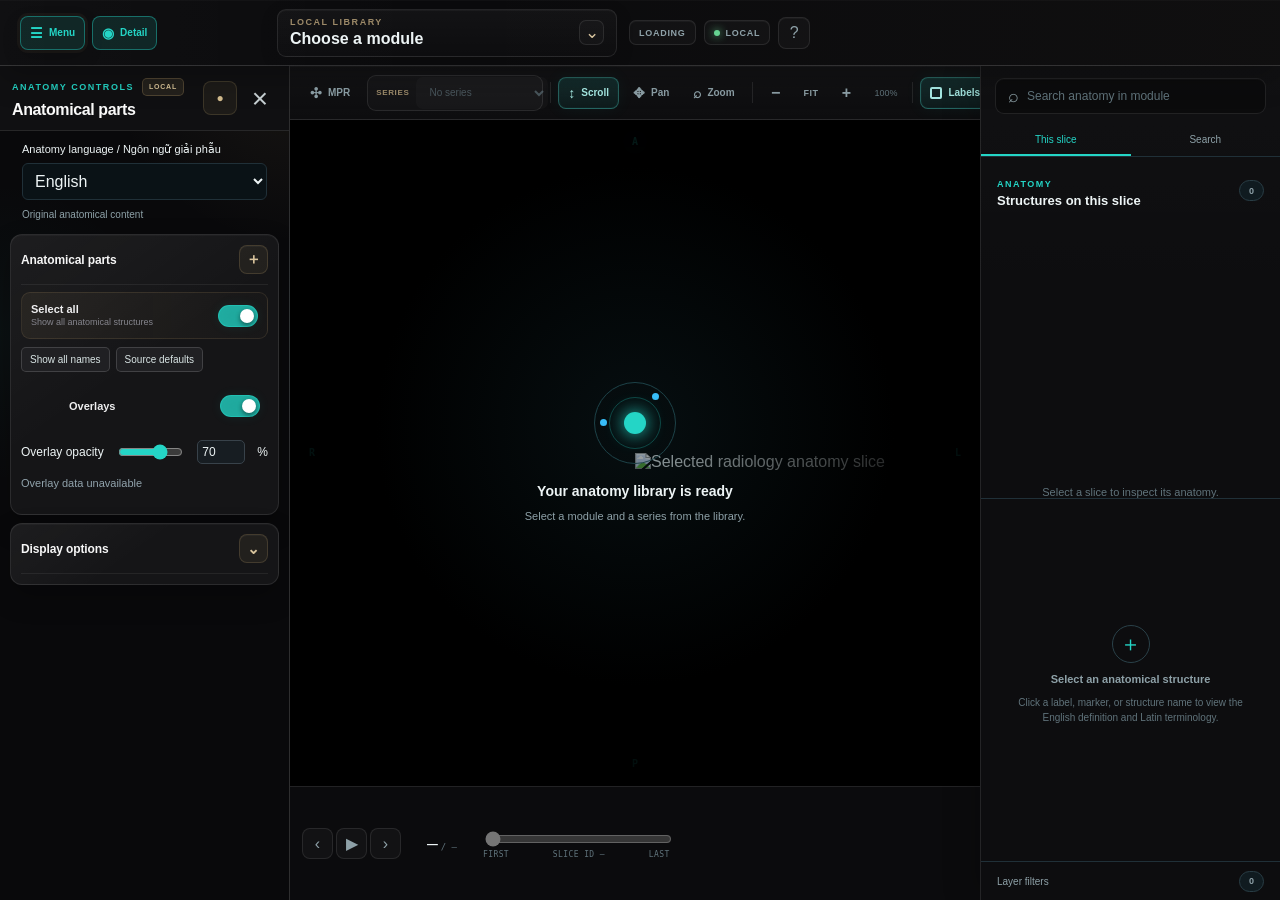
==== offline_anatomy_viewer/index.html @ ac51e6c9 "Initial Radiology Atlas website and viewer" ====
<!doctype html>
<html lang="en">
<head>
  <meta charset="utf-8">
  <meta name="viewport" content="width=device-width, initial-scale=1, viewport-fit=cover">
  <meta name="theme-color" content="#071012">
  <meta name="description" content="Multi-module radiology and anatomy atlas for offline study.">
  <title>Radiology Atlas · Offline anatomy viewer</title>
  <link rel="stylesheet" href="./styles.css">
</head>
<body>
  <div id="app" class="app-shell menu-open" aria-busy="true">
    <header class="topbar luxury-nav">
      <div class="left-topbar-controls" role="toolbar" aria-label="Left-side viewer panels">
        <button id="optionsMenuButton" class="tool-button menu-button" type="button" aria-expanded="true" aria-controls="optionsMenu"><span class="tool-icon">☰</span><span>Menu</span></button>
        <button id="detailDrawerButton" class="tool-button detail-toggle-button" type="button" aria-expanded="true" aria-controls="detailPanel" title="Show or hide Detail"><span class="tool-icon">◉</span><span>Detail</span></button>
      </div>
      <div class="module-catalogue-control">
        <button id="moduleCatalogueButton" class="study-heading" type="button" aria-haspopup="true" aria-expanded="false" aria-controls="moduleCataloguePopover">
          <span><span id="studyEyebrow" class="eyebrow">LOCAL LIBRARY</span><strong id="studyTitle">Choose a module</strong></span>
          <i aria-hidden="true">⌄</i>
        </button>
        <section id="moduleCataloguePopover" class="module-catalogue-popover" aria-label="Module catalogue" hidden>
          <div class="catalogue-popover-header"><div><span class="section-kicker">CATALOGUE</span><h2>Select module</h2></div><span id="moduleCount" class="count-badge">0</span></div>
          <label class="panel-search" for="moduleSearch"><span>⌕</span><input id="moduleSearch" type="search" placeholder="Filter modules"></label>
          <div class="library-filter-row" role="group" aria-label="Module availability">
            <button id="capturedFilter" class="chip active" type="button" aria-pressed="true">Available</button>
            <button id="allModulesFilter" class="chip" type="button" aria-pressed="false">All modules</button>
            <button id="refreshLibraryButton" class="refresh-button" type="button" title="Refresh module library">↻</button>
          </div>
          <div id="moduleTree" class="module-tree catalogue-module-tree" role="tree" aria-label="Modules by anatomical region"></div>
        </section>
      </div>
      <label class="global-search" for="globalSearch">
        <span aria-hidden="true">⌕</span>
        <input id="globalSearch" type="search" autocomplete="off" placeholder="Search anatomy in this module">
        <kbd>/</kbd>
      </label>
      <div class="topbar-status">
        <span id="dataBadge" class="status-pill">LOADING</span>
        <span class="status-pill status-local"><i></i>LOCAL</span>
        <button id="helpButton" class="icon-button" type="button" title="Keyboard shortcuts" aria-label="Open keyboard shortcuts">?</button>
      </div>
    </header>

    <div class="workspace">
  <aside id="optionsMenu" class="options-menu open" aria-label="Viewer options menu" aria-hidden="false">
    <header class="options-menu-header">
      <div class="options-title-block">
        <div class="options-title-line"><span class="section-kicker">ANATOMY CONTROLS</span><span class="luxury-ui-badge">LOCAL</span></div>
        <h2>Anatomical parts</h2>
      </div>
      <div class="options-header-actions">
        <button id="optionsMenuPinButton" class="pin-button" type="button" aria-pressed="false" title="Keep menu open" aria-label="Keep menu open">●</button>
        <button id="optionsMenuCloseButton" class="close-button" type="button" aria-label="Close menu">×</button>
      </div>
    </header>



    <div class="anatomy-language-control">
      <label for="anatomyLanguageSelect">Anatomy language / Ngôn ngữ giải phẫu</label>
      <select id="anatomyLanguageSelect" aria-describedby="anatomyLanguageStatus"><option value="en">English</option><option value="vi">Tiếng Việt</option></select>
      <small id="anatomyLanguageStatus" role="status">Original anatomical content</small>
    </div>
    <section class="options-section options-section-card anatomy-parts-section">
      <div class="options-section-heading"><span>Anatomical parts</span><span class="heading-symbol">＋</span></div>
      <label class="switch-row select-all-row"><span><b>Select all</b><small>Show all anatomical structures</small></span><input id="menuSelectAllFilters" type="checkbox" checked><i class="switch-control"></i></label>
      <p id="anatomyNameStatus" class="options-help anatomy-name-status" aria-live="polite"></p>
      <div class="filter-actions"><button id="showAllAnatomyButton" type="button">Show all names</button><button id="sourceFilterDefaultsButton" type="button">Source defaults</button></div>
      <p id="filterMetadataStatus" class="options-help" hidden></p>
      <label class="switch-row"><span><b>Overlays</b></span><input id="menuOverlaysToggle" type="checkbox" checked><i class="switch-control"></i></label>
      <div class="overlay-opacity-control"><label for="overlayOpacitySlider">Overlay opacity</label><input id="overlayOpacitySlider" type="range" min="0" max="100" value="70"><input id="overlayOpacityNumber" type="number" min="0" max="100" value="70" aria-label="Overlay opacity percent"><span>%</span></div>
      <p id="overlayCoverageStatus" class="overlay-coverage-status" role="status">Overlay data unavailable</p>
      <div id="menuFilterList" class="menu-filter-list" role="group" aria-label="Anatomical part visibility"></div>
    </section>
    <details id="displayOptionsDetails" class="options-section options-section-card">
      <summary class="options-section-heading"><span>Display options</span><span class="heading-symbol">⌄</span></summary>
      <div class="switch-list" role="group" aria-label="Show or hide viewer elements">
        <label class="switch-row"><span><i class="display-icon label-icon">A</i><b>Labels</b><small>Names in the selected anatomy language</small></span><input id="menuLabelsToggle" type="checkbox" checked><i class="switch-control"></i></label>
        <label class="switch-row"><span><i class="display-icon line-icon">╱</i><b>Leader lines</b><small>Connections to anatomical targets</small></span><input id="menuLeadersToggle" type="checkbox" checked><i class="switch-control"></i></label>
        <label class="switch-row"><span><i class="display-icon target-icon">•</i><b>Markers</b><small>Visible and verified hidden targets</small></span><input id="menuTargetsToggle" type="checkbox" checked><i class="switch-control"></i></label>
        <label class="switch-row"><span><i class="display-icon">R/L</i><b>Orientation markers</b><small>Anterior, posterior, right and left</small></span><input id="menuOrientationToggle" type="checkbox" checked><i class="switch-control"></i></label>
        <label class="switch-row"><span><i class="display-icon">▦</i><b>Slice filmstrip</b><small>Adjacent image thumbnails</small></span><input id="menuFilmstripToggle" type="checkbox" checked><i class="switch-control"></i></label>
        <label class="switch-row"><span><i class="display-icon">ⓘ</i><b>Detail</b><small>Structure list and definitions</small></span><input id="menuDetailsToggle" type="checkbox" checked><i class="switch-control"></i></label>
        <label class="switch-row"><span><i class="display-icon">◐</i><b>Image controls</b><small>Brightness and contrast sliders</small></span><input id="menuAdjustmentsToggle" type="checkbox" checked><i class="switch-control"></i></label>
      </div>
    </details>
  </aside>
      <aside id="mprPanel" class="mpr-panel panel" aria-label="Multiplanar reference views">
        <div id="mprContent" class="mpr-content" hidden>
          <header>
            <div><span class="section-kicker">REFERENCE</span><h2>Multiplanar views</h2></div>
            <div class="mpr-header-actions">
              <button id="mprFitWidthButton" class="mpr-header-button" type="button" aria-pressed="false" title="Fit complete reference images to panel width">FIT WIDTH</button>
              <button id="mprCloseButton" class="close-button" type="button" aria-label="Close MPR panel">×</button>
            </div>
          </header>
          <p>Cross-reference position follows the active slice.</p>
          <div id="mprViews" class="mpr-views"></div>
        </div>
        <div id="mprResizeHandle" class="mpr-resize-handle" role="separator" tabindex="0" aria-label="Resize MPR panel" aria-orientation="vertical" aria-valuemin="240" aria-valuemax="620" aria-valuenow="320" hidden></div>
      </aside>

      <main class="viewer-column">
        <nav class="viewer-toolbar luxury-toolbar" aria-label="Viewer tools">
          <button id="mprToggleButton" class="tool-button mpr-toolbar-button" type="button" aria-expanded="false" aria-controls="mprContent" title="Show or hide multiplanar reference views"><span class="tool-icon">✣</span><span>MPR</span></button>
          <label class="toolbar-series" for="toolbarWeightingSelect"><span>Series</span><select id="toolbarWeightingSelect" class="weighting-select" aria-label="Select series or weighting" disabled><option>No series</option></select></label>
          <span class="toolbar-divider"></span>
          <div class="tool-group mode-group" role="group" aria-label="Interaction mode">
            <button id="scrollModeButton" class="tool-button mode-button active" type="button" aria-pressed="true" title="Hold left mouse and drag down/up for next/previous slices, or use the wheel"><span class="tool-icon">↕</span><span>Scroll</span></button>
            <button id="panModeButton" class="tool-button mode-button" type="button" aria-pressed="false" title="Hold left mouse and drag to move the image"><span class="tool-icon">✥</span><span>Pan</span></button>
            <button id="zoomModeButton" class="tool-button mode-button" type="button" aria-pressed="false" title="Hold left mouse and drag up to zoom in, down to zoom out, or use the wheel"><span class="tool-icon">⌕</span><span>Zoom</span></button>
          </div>
          <span class="toolbar-divider"></span>
          <div class="tool-group" role="group" aria-label="Zoom controls">
            <button id="zoomOutButton" class="tool-button square" type="button" aria-label="Zoom out">−</button>
            <button id="fitButton" class="tool-button compact" type="button" title="Fit image to viewport">FIT</button>
            <button id="zoomInButton" class="tool-button square" type="button" aria-label="Zoom in">+</button>
            <span id="zoomValue" class="zoom-value">100%</span>
          </div>
          <span class="toolbar-divider"></span>
          <div class="tool-group" role="group" aria-label="Anatomy overlay">
            <button id="labelsButton" class="tool-button toggle active" type="button" aria-pressed="true"><span class="layer-dot"></span>Labels</button>
            <button id="targetsButton" class="tool-button toggle active" type="button" aria-pressed="true"><span class="target-dot"></span>Targets</button>
          </div>
          <span class="toolbar-divider"></span>
          <div class="tool-group image-adjustments" aria-label="Image adjustment">
            <label title="Brightness">☀ <input id="brightnessSlider" type="range" min="50" max="160" value="100"></label>
            <label title="Contrast">◐ <input id="contrastSlider" type="range" min="50" max="180" value="100"></label>
            <button id="resetImageButton" class="tool-button compact" type="button">RESET</button>
          </div>
          <div class="toolbar-spacer"></div>
          <span id="sliceMeta" class="slice-meta">NO SERIES</span>
          <button id="fullscreenButton" class="tool-button square" type="button" title="Fullscreen" aria-label="Toggle fullscreen">⛶</button>
        </nav>

        <section id="anatomyViewport" class="viewport" aria-label="Anatomy image viewer" tabindex="0">
          <div class="viewport-grid" aria-hidden="true"></div>
          <div id="sceneAnchor" class="scene-anchor">
            <div id="scene" class="scene">
              <img id="anatomyImage" alt="Selected radiology anatomy slice" draggable="false">
              <svg id="annotationLayer" class="annotation-layer" viewBox="0 0 1890 1091" role="img" aria-label="Interactive anatomical labels"></svg>
            </div>
          </div>
          <div class="orientation-marker orientation-top">A</div>
          <div class="orientation-marker orientation-bottom">P</div>
          <div class="orientation-marker orientation-left">R</div>
          <div class="orientation-marker orientation-right">L</div>
          <div id="anatomyTooltip" class="anatomy-tooltip" role="tooltip" hidden></div>
          <div id="emptyState" class="empty-state">
            <span class="empty-orbit" aria-hidden="true"><i></i><i></i></span>
            <strong>Your anatomy library is ready</strong>
            <p>Select a module and a series from the library.</p>
          </div>
          <div id="loadingState" class="loading-state" hidden><span class="loader"></span><strong>Loading slice data…</strong></div>
          <div id="errorState" class="error-state" hidden><strong>Slice unavailable</strong><p id="errorMessage"></p></div>
          <div id="captureStatus" class="capture-status" hidden></div>
        </section>

        <section class="timeline" aria-label="Slice navigation">
          <div class="transport-controls">
            <button id="previousSliceButton" type="button" aria-label="Previous slice">‹</button>
            <button id="cineButton" class="cine-button" type="button" aria-label="Play slices" aria-pressed="false">▶</button>
            <button id="nextSliceButton" type="button" aria-label="Next slice">›</button>
          </div>
          <div class="slice-readout"><strong id="sliceNumber">—</strong><small id="sliceTotal">/ —</small></div>
          <div class="slider-wrap">
            <input id="sliceSlider" type="range" min="1" max="1" value="1" aria-label="Current slice" disabled>
            <div class="slider-labels"><span>FIRST</span><span id="sliceIdLabel">SLICE ID —</span><span>LAST</span></div>
          </div>
          <div id="filmstrip" class="filmstrip" aria-label="Nearby slices"></div>
        </section>
      </main>

      <aside id="detailPanel" class="detail-panel panel" aria-label="Detail: anatomical structures and definitions">
        <section class="detail-search-section">
          <label class="panel-search detail-search" for="structureSearch"><span>⌕</span><input id="structureSearch" type="search" placeholder="Search anatomy in module"></label>
          <div class="detail-tabs" role="tablist">
            <button id="sliceStructuresTab" class="detail-tab active" type="button" role="tab" aria-selected="true">This slice</button>
            <button id="searchStructuresTab" class="detail-tab" type="button" role="tab" aria-selected="false">Search</button>
          </div>
        </section>

        <section class="structure-list-section">
          <div class="section-heading"><div><span class="section-kicker">ANATOMY</span><h2 id="structureListTitle">Structures on this slice</h2></div><span id="structureCount" class="count-badge">0</span></div>
          <div id="structureList" class="structure-list" role="list"></div>
          <p id="structureEmpty" class="structure-empty">Select a slice to inspect its anatomy.</p>
        </section>

        <section id="definitionPanel" class="definition-panel" aria-live="polite">
          <div class="definition-placeholder"><span>＋</span><strong>Select an anatomical structure</strong><p>Click a label, marker, or structure name to view the English definition and Latin terminology.</p></div>
        </section>

        <section class="filter-section">
          <details>
            <summary><span>Layer filters</span><span id="filterCount" class="count-badge">0</span></summary>
            <div id="filterList" class="filter-list"></div>
          </details>
        </section>
      </aside>
    </div>
  </div>



  <dialog id="shortcutDialog" class="shortcut-dialog">
    <form method="dialog">
      <header><div><span class="section-kicker">KEYBOARD</span><h2>Viewer shortcuts</h2></div><button class="icon-button" value="close" aria-label="Close">×</button></header>
      <div class="shortcut-grid">
        <span>Previous / next slice</span><kbd>←</kbd><kbd>→</kbd>
        <span>Scroll slices</span><kbd>Wheel</kbd><i></i>
        <span>Zoom mode</span><kbd>Z</kbd><i></i>
        <span>Pan mode</span><kbd>P</kbd><i></i>
        <span>Fit to viewport</span><kbd>0</kbd><i></i>
        <span>Toggle labels</span><kbd>L</kbd><i></i>
        <span>Play / pause cine</span><kbd>Space</kbd><i></i>
        <span>Search</span><kbd>/</kbd><i></i>
        <span>Options menu</span><kbd>M</kbd><i></i>
        <span>Fullscreen</span><kbd>F</kbd><i></i>
      </div>
      <p>The mouse wheel scrolls slices by default. Select the dedicated Zoom tool before using the wheel to zoom.</p>
    </form>
  </dialog>

  <noscript>This offline anatomy viewer requires JavaScript.</noscript>
  <script src="./anatomy_language.js" defer></script>
  <script src="./resource_cache.js" defer></script>
  <script src="./app.js" defer></script>
</body>
</html>
---- offline_anatomy_viewer/styles.css ----
:root {
  color-scheme: dark;
  --bg: #05090b;
  --surface: #091014;
  --surface-2: #0d171c;
  --surface-3: #122027;
  --line: #203038;
  --line-soft: #17262d;
  --text: #edf4f5;
  --muted: #8ea1a8;
  --dim: #60737b;
  --accent: #24d5c6;
  --accent-2: #38bdf8;
  --accent-soft: rgba(36, 213, 198, .12);
  --success: #65d391;
  --warning: #f3b95f;
  --danger: #ff7272;
  --topbar-h: 66px;
  --toolbar-h: 54px;
  --timeline-h: 114px;
  --left-w: 296px;
  --right-w: 340px;
  --mpr-w: 52px;
  --mpr-open-w: 320px;
  --shadow: 0 18px 48px rgba(0, 0, 0, .35);
  font-family: Inter, "Segoe UI", Roboto, Helvetica, Arial, sans-serif;
}

* { box-sizing: border-box; }
html, body { width: 100%; height: 100%; margin: 0; overflow: hidden; background: var(--bg); color: var(--text); }
button, input { font: inherit; }
button { color: inherit; }
[hidden] { display: none !important; }
::-webkit-scrollbar { width: 8px; height: 8px; }
::-webkit-scrollbar-track { background: transparent; }
::-webkit-scrollbar-thumb { background: #263b43; border-radius: 10px; }

.app-shell { width: 100vw; height: 100vh; min-width: 880px; background: var(--bg); }
.topbar {
  height: var(--topbar-h); display: grid; grid-template-columns: 296px minmax(230px, 360px) minmax(260px, 1fr) auto;
  align-items: center; gap: 20px; padding: 0 16px 0 20px; border-bottom: 1px solid var(--line);
  background: linear-gradient(180deg, #0b1418 0%, #081014 100%); position: relative; z-index: 20;
}
.brand { display: flex; align-items: center; gap: 12px; min-width: 0; }
.brand > span:last-child { display: flex; flex-direction: column; min-width: 0; }
.brand strong { font-size: 15px; letter-spacing: .02em; white-space: nowrap; }
.brand small { color: var(--muted); font-size: 8px; margin-top: 3px; letter-spacing: .18em; white-space: nowrap; }
.brand-mark { position: relative; width: 29px; height: 31px; flex: 0 0 auto; }
.brand-mark i { position: absolute; display: block; width: 19px; height: 24px; border-radius: 3px; transform: skewY(-7deg); box-shadow: 0 4px 12px rgba(0,0,0,.25); }
.brand-mark i:nth-child(1) { left: 0; top: 6px; background: #168fbc; }
.brand-mark i:nth-child(2) { left: 5px; top: 3px; background: #28cbbb; }
.brand-mark i:nth-child(3) { left: 10px; top: 0; background: #dbe9eb; }
.module-catalogue-control { position: relative; min-width: 0; align-self: stretch; display: flex; align-items: center; }
.study-heading { width: 100%; min-width: 0; height: 50px; display: flex; align-items: center; justify-content: space-between; gap: 12px; padding: 7px 11px; border: 1px solid transparent; border-radius: 6px; color: var(--text); background: transparent; text-align: left; cursor: pointer; }
.study-heading:hover, .study-heading[aria-expanded="true"] { border-color: #30464e; background: #0d191e; }
.study-heading > span { min-width: 0; display: flex; flex-direction: column; }
.study-heading > i { color: var(--muted); font-size: 17px; font-style: normal; transition: transform .16s; }
.study-heading[aria-expanded="true"] > i { transform: rotate(180deg); }
.eyebrow, .section-kicker { color: var(--accent); font-size: 9px; font-weight: 800; letter-spacing: .17em; }
.study-heading strong { margin-top: 3px; font-size: 16px; font-weight: 650; overflow: hidden; text-overflow: ellipsis; white-space: nowrap; }
.module-catalogue-popover { position: absolute; z-index: 95; left: 0; top: calc(100% - 1px); width: min(380px, calc(100vw - 30px)); max-height: min(720px, calc(100vh - var(--topbar-h) - 14px)); display: flex; flex-direction: column; overflow: hidden; border: 1px solid #38505a; border-radius: 0 0 9px 9px; background: #0b1418; box-shadow: var(--shadow); }
.catalogue-popover-header { display: flex; align-items: center; justify-content: space-between; padding: 15px 15px 11px; }
.catalogue-popover-header h2 { margin: 2px 0 0; font-size: 15px; }
.catalogue-module-tree { flex: 1; min-height: 170px; max-height: 570px; }
.global-search, .panel-search { display: flex; align-items: center; min-width: 0; border: 1px solid var(--line); background: #070d10; border-radius: 6px; transition: border-color .18s, box-shadow .18s; }
.global-search:focus-within, .panel-search:focus-within { border-color: rgba(36, 213, 198, .65); box-shadow: 0 0 0 3px rgba(36,213,198,.09); }
.global-search > span, .panel-search > span { color: var(--muted); padding-left: 12px; font-size: 18px; }
.global-search input, .panel-search input { width: 100%; height: 36px; min-width: 0; border: 0; outline: 0; padding: 0 8px; color: var(--text); background: transparent; }
.global-search input::placeholder, .panel-search input::placeholder { color: var(--dim); }
kbd { display: inline-flex; align-items: center; justify-content: center; min-width: 22px; height: 21px; padding: 0 5px; margin-right: 7px; border: 1px solid #34474f; border-bottom-color: #4a6069; border-radius: 4px; color: var(--muted); background: #101a1f; font: 10px/1 ui-monospace, monospace; }
.topbar-status { display: flex; align-items: center; gap: 8px; white-space: nowrap; }
.status-pill { height: 25px; display: inline-flex; align-items: center; gap: 6px; padding: 0 9px; border: 1px solid var(--line); border-radius: 20px; color: var(--muted); font-size: 9px; font-weight: 800; letter-spacing: .08em; }
.status-pill.status-ok { border-color: rgba(101,211,145,.32); color: var(--success); background: rgba(101,211,145,.07); }
.status-local i { width: 6px; height: 6px; border-radius: 50%; background: var(--success); box-shadow: 0 0 8px var(--success); }
.icon-button { width: 32px; height: 32px; border: 1px solid var(--line); border-radius: 6px; color: var(--muted); background: #0e181d; cursor: pointer; }
.icon-button:hover { color: var(--text); border-color: #3c535d; }
.mobile-only { display: none; }

.workspace { height: calc(100vh - var(--topbar-h)); display: grid; grid-template-columns: var(--mpr-w) minmax(420px, 1fr) var(--right-w); min-height: 0; transition: grid-template-columns .2s ease; }
.app-shell.mpr-open { --mpr-w: var(--mpr-open-w); }
.app-shell.mpr-resizing .workspace { transition: none; cursor: col-resize; user-select: none; }
.panel { background: var(--surface); }
.library-panel, .detail-panel { position: relative; z-index: 10; min-height: 0; border-color: var(--line); }
.library-panel { border-right: 1px solid var(--line); display: flex; flex-direction: column; }
.detail-panel { border-left: 1px solid var(--line); display: flex; flex-direction: column; overflow: hidden; }
.panel-tabs { height: 43px; display: grid; grid-template-columns: 1fr 1fr; border-bottom: 1px solid var(--line); }
.panel-tab { border: 0; border-bottom: 2px solid transparent; background: transparent; color: var(--muted); font-size: 11px; font-weight: 700; letter-spacing: .05em; cursor: pointer; }
.panel-tab:hover { color: var(--text); }
.panel-tab.active { color: var(--accent); border-bottom-color: var(--accent); background: var(--accent-soft); }
.library-pane { min-height: 0; flex: 1; display: flex; flex-direction: column; }
.pane-header, .section-heading { display: flex; align-items: center; justify-content: space-between; gap: 12px; padding: 16px 16px 12px; }
.pane-header h2, .section-heading h2 { margin: 2px 0 0; font-size: 13px; }
.count-badge { min-width: 25px; height: 21px; padding: 0 6px; display: inline-flex; align-items: center; justify-content: center; border: 1px solid #293d45; border-radius: 11px; color: var(--muted); background: #101b20; font-size: 9px; font-weight: 800; }
.panel-search { margin: 0 14px 10px; }
.panel-search input { height: 34px; font-size: 12px; }
.library-filter-row { display: flex; align-items: center; gap: 6px; padding: 0 14px 12px; }
.chip { height: 27px; padding: 0 10px; border: 1px solid var(--line); border-radius: 14px; color: var(--muted); background: transparent; font-size: 10px; cursor: pointer; }
.chip.active { color: var(--accent); border-color: rgba(36,213,198,.4); background: var(--accent-soft); }
.refresh-button { margin-left: auto; width: 27px; height: 27px; border: 1px solid var(--line); border-radius: 50%; color: var(--muted); background: transparent; cursor: pointer; font-size: 17px; line-height: 1; }
.refresh-button:hover { transform: rotate(90deg); color: var(--accent); }
.module-tree, .series-tree { flex: 1; min-height: 0; overflow: auto; padding: 0 9px 14px; }
.region-group { margin-bottom: 5px; }
.region-heading { width: 100%; height: 31px; display: flex; align-items: center; gap: 8px; border: 0; padding: 0 7px; color: var(--muted); background: transparent; cursor: pointer; text-align: left; }
.region-heading:hover { color: var(--text); }
.region-heading .chevron { font-size: 9px; transition: transform .15s; }
.region-heading[aria-expanded="true"] .chevron { transform: rotate(90deg); }
.region-heading strong { font-size: 9px; letter-spacing: .1em; }
.region-heading small { margin-left: auto; font-size: 9px; }
.region-items { display: grid; gap: 3px; }
.module-button { width: 100%; min-height: 62px; display: grid; grid-template-columns: 48px minmax(0,1fr) auto; align-items: center; gap: 10px; border: 1px solid transparent; border-radius: 6px; padding: 6px 8px; color: var(--muted); background: transparent; cursor: pointer; text-align: left; }
.module-button:hover { color: var(--text); background: #0e191e; }
.module-button.active { color: var(--text); border-color: rgba(36,213,198,.34); background: linear-gradient(90deg, rgba(36,213,198,.13), rgba(36,213,198,.035)); }
.module-button.disabled { opacity: .45; cursor: default; }
.module-icon { width: 48px; height: 48px; overflow: hidden; border: 1px solid #284047; border-radius: 8px; display: grid; place-items: center; color: var(--accent-2); background: #090e11; font-weight: 800; font-size: 10px; }
.module-icon-fallback, .module-thumbnail { grid-area: 1 / 1; }
.module-thumbnail { display: block; width: 100%; height: 100%; object-fit: contain; background: #090e11; }
.module-button.active .module-icon { border-color: rgba(36,213,198,.45); }
.module-copy { min-width: 0; display: flex; flex-direction: column; gap: 3px; }
.module-copy strong { font-size: 11px; overflow: hidden; text-overflow: ellipsis; white-space: nowrap; }
.module-copy small { color: var(--dim); font-size: 9px; }
.module-state { width: 7px; height: 7px; border-radius: 50%; background: #34464d; }
.module-state.ready { background: var(--success); box-shadow: 0 0 7px rgba(101,211,145,.55); }
.pane-hint { margin: 0 14px 10px; color: var(--dim); font-size: 11px; line-height: 1.45; }
.series-select-card { margin: 2px 14px; padding: 14px; border: 1px solid var(--line); border-radius: 8px; background: linear-gradient(145deg, #0d181d, #091216); }
.series-select-card > label { display: block; margin-bottom: 7px; color: var(--muted); font-size: 10px; font-weight: 700; letter-spacing: .04em; }
.series-selection-summary { margin-top: 11px; padding-top: 10px; border-top: 1px solid var(--line-soft); color: var(--dim); font: 9px/1.5 ui-monospace, monospace; }
.weighting-select { width: 100%; height: 40px; padding: 0 36px 0 11px; border: 1px solid #405058; border-radius: 5px; outline: 0; color: var(--text); background: #151f24; font-size: 12px; cursor: pointer; accent-color: var(--accent); }
.weighting-select:focus { border-color: var(--accent); box-shadow: 0 0 0 3px rgba(36,213,198,.10); }
.weighting-select:disabled { color: var(--dim); cursor: default; opacity: .7; }
.weighting-select option, .weighting-select optgroup { color: var(--text); background: #142026; }
.series-folder { margin-bottom: 8px; border: 1px solid var(--line-soft); border-radius: 7px; overflow: hidden; }
.series-heading { min-height: 42px; display: flex; align-items: center; gap: 9px; width: 100%; padding: 0 10px; border: 0; color: var(--text); background: #0d171c; text-align: left; cursor: pointer; }
.series-heading .series-plane { width: 24px; height: 24px; display: grid; place-items: center; border: 1px solid #2b444d; border-radius: 4px; color: var(--accent-2); font-size: 8px; }
.series-heading strong { font-size: 11px; }
.series-heading small { margin-left: auto; color: var(--dim); font-size: 9px; }
.variant-list { padding: 4px; }
.variant-button { width: 100%; height: 36px; display: flex; align-items: center; gap: 8px; padding: 0 8px; border: 1px solid transparent; border-radius: 4px; color: var(--muted); background: transparent; cursor: pointer; text-align: left; }
.variant-button:hover { background: #101c21; color: var(--text); }
.variant-button.active { color: var(--accent); border-color: rgba(36,213,198,.28); background: var(--accent-soft); }
.variant-button span:first-child { width: 5px; height: 5px; border-radius: 50%; background: currentColor; }
.variant-button strong { font-size: 10px; font-weight: 650; }
.variant-button small { margin-left: auto; font-size: 9px; }
.panel-footer { flex: 0 0 54px; display: flex; align-items: center; gap: 10px; padding: 0 15px; border-top: 1px solid var(--line); color: var(--muted); }
.offline-dot { width: 8px; height: 8px; border-radius: 50%; background: var(--success); box-shadow: 0 0 8px rgba(101,211,145,.6); }
.panel-footer div { display: flex; flex-direction: column; gap: 2px; }
.panel-footer strong { color: var(--text); font-size: 10px; }
.panel-footer small { font-size: 9px; }

.mpr-panel { position: relative; z-index: 11; min-width: 0; overflow: visible; border-right: 1px solid var(--line); background: #050a0c; }
.mpr-toggle-button { position: absolute; z-index: 3; left: 0; top: 0; width: 51px; height: 100%; display: flex; flex-direction: column; align-items: center; padding: 15px 4px; border: 0; border-right: 1px solid var(--line); color: var(--muted); background: #091216; cursor: pointer; }
.mpr-toggle-button:hover, .mpr-toggle-button[aria-expanded="true"] { color: var(--accent); background: #0e1b20; }
.mpr-glyph { width: 31px; height: 31px; display: grid; place-items: center; margin-bottom: 9px; border: 1px solid #2c4a53; border-radius: 6px; color: var(--accent-2); font-size: 17px; }
.mpr-toggle-button strong { font-size: 10px; letter-spacing: .08em; }
.mpr-toggle-button small { margin-top: 3px; font-size: 7px; text-transform: uppercase; }
.mpr-content { height: 100%; margin-left: 52px; overflow-y: auto; padding: 0 10px 14px; }
.mpr-content > header { position: sticky; z-index: 2; top: 0; min-height: 61px; display: flex; align-items: center; justify-content: space-between; background: rgba(5,10,12,.95); }
.mpr-content h2 { margin: 3px 0 0; font-size: 13px; }
.mpr-content > p { margin: 0 0 12px; color: var(--dim); font-size: 9px; line-height: 1.45; }
.mpr-header-actions { display: flex; align-items: center; gap: 5px; }
.mpr-header-button { height: 27px; padding: 0 7px; border: 1px solid #2a4049; border-radius: 4px; color: var(--muted); background: #0a1519; font-size: 8px; font-weight: 800; letter-spacing: .05em; cursor: pointer; }
.mpr-header-button:hover, .mpr-header-button[aria-pressed="true"] { color: var(--accent); border-color: rgba(36,213,198,.48); background: var(--accent-soft); }
.mpr-resize-handle { position: absolute; z-index: 20; right: -4px; top: 0; bottom: 0; width: 9px; cursor: col-resize; touch-action: none; outline: 0; }
.mpr-resize-handle::before { content: ""; position: absolute; left: 3px; top: 50%; width: 3px; height: 54px; border-radius: 4px; background: #3a535c; transform: translateY(-50%); opacity: .58; transition: opacity .15s, background .15s; }
.mpr-resize-handle:hover::before, .mpr-resize-handle:focus-visible::before, .app-shell.mpr-resizing .mpr-resize-handle::before { background: var(--accent-2); opacity: 1; }
.mpr-views { display: grid; gap: 13px; }
.mpr-empty { padding: 22px 6px; color: var(--dim); font-size: 10px; line-height: 1.5; text-align: center; }
.mpr-card { width: 100%; padding: 0; overflow: hidden; border: 1px solid #263940; border-radius: 6px; color: var(--text); background: #000; cursor: pointer; text-align: left; }
.mpr-card:hover { border-color: var(--accent); box-shadow: 0 0 0 1px rgba(36,213,198,.28); }
.mpr-card-header { height: 31px; display: flex; align-items: center; justify-content: space-between; padding: 0 8px; color: var(--accent-2); background: #0c171b; }
.mpr-card-header strong { font-size: 10px; letter-spacing: .06em; text-transform: uppercase; }
.mpr-card-header small { color: var(--dim); font: 8px/1 ui-monospace, monospace; }
.mpr-frame { position: relative; display: block; width: 100%; aspect-ratio: 173 / 215; overflow: hidden; background: #000; }
.mpr-frame img { display: block; width: 100%; height: 100%; object-fit: cover; transform: scale(2); }
.mpr-panel.fit-width .mpr-frame img { object-fit: contain; transform: none; }
.mpr-cross-reference { position: absolute; z-index: 2; inset: 0; width: 100%; height: 100%; overflow: visible; pointer-events: none; }
.mpr-cross-reference polyline { fill: none; stroke: #19aaff; stroke-width: 2.2; vector-effect: non-scaling-stroke; filter: drop-shadow(0 0 2px #052fff); }

.viewer-column { min-width: 0; min-height: 0; display: grid; grid-template-rows: var(--toolbar-h) minmax(0,1fr) var(--timeline-h); background: #020405; }
.viewer-toolbar { position: relative; display: flex; align-items: center; gap: 8px; padding: 0 10px; border-bottom: 1px solid var(--line); background: #0a1216; overflow-x: auto; overflow-y: hidden; }
.app-shell.slice-fetching .viewer-toolbar::after {
  content: ""; position: absolute; z-index: 4; left: 0; right: 0; bottom: 0; height: 2px;
  background: linear-gradient(90deg, transparent 0%, var(--accent) 45%, transparent 80%);
  transform: translateX(-100%); animation: slice-fetch-progress .72s linear infinite; pointer-events: none;
}
@keyframes slice-fetch-progress { to { transform: translateX(100%); } }
.tool-group { display: flex; align-items: center; gap: 4px; flex: 0 0 auto; }
.tool-button { height: 32px; display: inline-flex; align-items: center; justify-content: center; gap: 6px; border: 1px solid transparent; border-radius: 5px; padding: 0 9px; color: var(--muted); background: transparent; font-size: 10px; font-weight: 700; cursor: pointer; }
.tool-button:hover { color: var(--text); border-color: #293e46; background: #101b20; }
.tool-button.active { color: var(--accent); border-color: rgba(36,213,198,.35); background: var(--accent-soft); }
.tool-button.square { width: 32px; padding: 0; font-size: 16px; }
.tool-button.compact { padding: 0 7px; font-size: 9px; letter-spacing: .05em; }
.menu-button { border-color: #2c4149; background: #101a1f; }
.menu-button[aria-expanded="true"] { color: var(--accent); border-color: rgba(36,213,198,.42); background: var(--accent-soft); }
.toolbar-series { height: 36px; min-width: 176px; max-width: 248px; display: flex; align-items: center; gap: 7px; flex: 0 1 248px; }
.toolbar-series > span { color: var(--dim); font-size: 8px; font-weight: 800; letter-spacing: .08em; text-transform: uppercase; }
.toolbar-series .weighting-select { height: 32px; min-width: 132px; padding: 0 25px 0 8px; border-color: #30454d; background: #101b20; font-size: 10px; }
.tool-icon { font-size: 14px; }
.toolbar-divider { width: 1px; height: 23px; background: var(--line); flex: 0 0 auto; }
.toolbar-spacer { flex: 1 1 auto; }
.zoom-value { min-width: 39px; color: var(--dim); font-size: 9px; text-align: center; }
.layer-dot { width: 12px; height: 12px; border: 2px double currentColor; border-radius: 2px; }
.target-dot { width: 10px; height: 10px; border: 2px solid currentColor; border-radius: 50%; }
.image-adjustments label { display: flex; align-items: center; gap: 4px; color: var(--dim); font-size: 11px; }
.image-adjustments input { width: 54px; accent-color: var(--accent); }
.slice-meta { color: var(--muted); font: 9px/1.2 ui-monospace, monospace; white-space: nowrap; }

.viewport { position: relative; min-width: 0; min-height: 0; overflow: hidden; outline: 0; background: #000; touch-action: none; user-select: none; }
.viewport[data-mode="scroll"] { cursor: ns-resize; }
.viewport[data-mode="pan"] { cursor: grab; }
.viewport[data-mode="pan"].dragging { cursor: grabbing; }
.viewport[data-mode="zoom"] { cursor: zoom-in; }
.viewport[data-mode="zoom"].dragging { cursor: ns-resize; }
.viewport-grid { position: absolute; inset: 0; opacity: .18; background-image: linear-gradient(rgba(90,120,130,.07) 1px, transparent 1px), linear-gradient(90deg, rgba(90,120,130,.07) 1px, transparent 1px); background-size: 38px 38px; }
.scene-anchor { position: absolute; left: 50%; top: 50%; width: 0; height: 0; }
.scene { position: absolute; left: 0; top: 0; width: 1890px; height: 1091px; transform-origin: center center; will-change: transform; }
.scene img { display: block; width: 100%; height: 100%; object-fit: contain; user-select: none; -webkit-user-drag: none; }
.annotation-layer { position: absolute; inset: 0; width: 100%; height: 100%; overflow: visible; }
.annotation-line { fill: none; stroke-linecap: round; stroke-linejoin: round; vector-effect: non-scaling-stroke; opacity: .88; pointer-events: none; }
.annotation-line.is-selected { stroke-width: 3 !important; filter: drop-shadow(0 0 4px currentColor); opacity: 1; }
.annotation-label { font: 600 20px/1.25 "Segoe UI", sans-serif; paint-order: stroke; stroke: rgba(0,0,0,.88); stroke-width: 3px; stroke-linejoin: round; cursor: pointer; outline: 0; }
.annotation-label:hover, .annotation-label.is-selected { font-weight: 800; filter: drop-shadow(0 0 4px currentColor); }
.annotation-hit, .hover-hit { fill: transparent; stroke: transparent; cursor: pointer; }
.annotation-target { fill: #091014; stroke: currentColor; stroke-width: 2; vector-effect: non-scaling-stroke; pointer-events: all; cursor: pointer; }
.annotation-target:hover, .annotation-target.is-selected, .hover-dot:hover, .hover-dot.is-selected { r: 7; fill: currentColor; filter: drop-shadow(0 0 5px currentColor); }
.hover-dot { fill: #071014; stroke: currentColor; stroke-width: 2; vector-effect: non-scaling-stroke; pointer-events: all; cursor: pointer; }
.annotation-line, .annotation-label, .annotation-target, .hover-dot { transition: opacity .12s ease, filter .12s ease, stroke-width .12s ease; }
.annotation-line.is-filter-highlighted { stroke-width: 3.2 !important; opacity: 1; filter: drop-shadow(0 0 4px currentColor); }
.annotation-label.is-filter-highlighted { font-weight: 850; stroke-width: 4.5px; opacity: 1; filter: drop-shadow(0 0 6px currentColor); }
.annotation-target.is-filter-highlighted, .hover-dot.is-filter-highlighted { r: 7; fill: currentColor; opacity: 1; filter: drop-shadow(0 0 6px currentColor); }
.annotation-line.is-filter-muted, .annotation-label.is-filter-muted, .annotation-target.is-filter-muted, .hover-dot.is-filter-muted { opacity: .1; filter: grayscale(.75); }
.annotation-label.is-selected { opacity: 1; stroke-width: 4px; }
.annotation-target.is-selected, .hover-dot.is-selected { opacity: 1; }
.annotation-line.is-selection-muted, .annotation-label.is-selection-muted, .annotation-target.is-selection-muted, .hover-dot.is-selection-muted { opacity: .16; filter: none; }
.labels-hidden .annotation-line, .labels-hidden .annotation-label { display: none; }
.leaders-hidden .annotation-line { display: none; }
.targets-hidden .annotation-target, .targets-hidden .annotation-hit, .targets-hidden .hover-dot, .targets-hidden .hover-hit { display: none; }
.orientation-marker { position: absolute; z-index: 4; width: 24px; height: 24px; display: grid; place-items: center; border-radius: 50%; color: rgba(36,213,198,.82); background: rgba(5,12,15,.62); font: 700 10px/1 ui-monospace, monospace; pointer-events: none; }
.orientation-top { left: 50%; top: 10px; transform: translateX(-50%); }
.orientation-bottom { left: 50%; bottom: 10px; transform: translateX(-50%); }
.orientation-left { left: 10px; top: 50%; transform: translateY(-50%); }
.orientation-right { right: 10px; top: 50%; transform: translateY(-50%); }
.anatomy-tooltip { position: fixed; z-index: 100; max-width: 340px; padding: 8px 11px; border: 1px solid #39535d; border-radius: 5px; color: var(--text); background: rgba(7,15,18,.95); box-shadow: var(--shadow); font-size: 11px; pointer-events: none; }
.anatomy-tooltip strong { display: block; }
.anatomy-tooltip small { display: block; margin-top: 2px; color: var(--muted); font-style: italic; }
.empty-state, .loading-state, .error-state { position: absolute; z-index: 5; inset: 0; display: flex; flex-direction: column; align-items: center; justify-content: center; gap: 9px; text-align: center; background: radial-gradient(circle at 50% 46%, rgba(17,38,44,.38), rgba(0,0,0,.84) 52%, #000 82%); }
.empty-state strong, .loading-state strong, .error-state strong { font-size: 14px; }
.empty-state p, .error-state p { max-width: 340px; margin: 0; color: var(--muted); font-size: 11px; line-height: 1.5; }
.empty-orbit { width: 82px; height: 82px; position: relative; display: block; margin-bottom: 10px; border: 1px solid #1d4248; border-radius: 50%; }
.empty-orbit::before, .empty-orbit::after { content: ""; position: absolute; border-radius: 50%; border: 1px solid rgba(36,213,198,.28); }
.empty-orbit::before { inset: 14px; }
.empty-orbit::after { inset: 29px; background: var(--accent); box-shadow: 0 0 18px var(--accent); }
.empty-orbit i { position: absolute; width: 7px; height: 7px; border-radius: 50%; background: var(--accent-2); }
.empty-orbit i:first-child { left: 5px; top: 36px; }
.empty-orbit i:last-child { right: 16px; top: 10px; }
.loader { width: 30px; height: 30px; border: 2px solid #234047; border-top-color: var(--accent); border-radius: 50%; animation: spin .8s linear infinite; }
@keyframes spin { to { transform: rotate(360deg); } }
.error-state strong { color: var(--danger); }
.capture-status { position: absolute; z-index: 5; left: 10px; bottom: 10px; padding: 5px 8px; border: 1px solid rgba(243,185,95,.35); border-radius: 4px; color: var(--warning); background: rgba(20,15,8,.82); font: 9px/1.3 ui-monospace, monospace; }

.timeline { display: grid; grid-template-columns: auto 58px minmax(140px,1fr) minmax(250px, 43%); align-items: center; gap: 12px; padding: 8px 12px; border-top: 1px solid var(--line); background: #081014; }
.transport-controls { display: flex; gap: 3px; }
.transport-controls button { width: 31px; height: 31px; border: 1px solid var(--line); border-radius: 4px; color: var(--muted); background: #0e191d; cursor: pointer; }
.transport-controls button:hover:not(:disabled) { color: var(--accent); border-color: #35515a; }
.transport-controls button:disabled { opacity: .3; cursor: default; }
.cine-button[aria-pressed="true"] { color: var(--accent); background: var(--accent-soft); }
.slice-readout { display: flex; align-items: baseline; justify-content: center; gap: 3px; }
.slice-readout strong { font: 18px/1 ui-monospace, monospace; }
.slice-readout small { color: var(--dim); font: 9px/1 ui-monospace, monospace; }
.slider-wrap { min-width: 0; }
.slider-wrap input { width: 100%; accent-color: var(--accent); }
.slider-labels { display: flex; justify-content: space-between; color: var(--dim); font: 8px/1 ui-monospace, monospace; letter-spacing: .05em; }
.filmstrip { min-width: 0; height: 78px; display: flex; align-items: center; justify-content: center; gap: 4px; overflow: hidden; }
.filmstrip-button { position: relative; width: 58px; height: 58px; flex: 0 0 auto; padding: 0; border: 1px solid #25383f; border-radius: 3px; overflow: hidden; background: #000; cursor: pointer; }
.filmstrip-button img { display: block; width: 100%; height: 100%; object-fit: cover; opacity: .68; }
.filmstrip-button small { position: absolute; right: 2px; bottom: 2px; padding: 1px 3px; border-radius: 2px; color: white; background: rgba(0,0,0,.7); font-size: 7px; }
.filmstrip-button:hover, .filmstrip-button.active { border-color: var(--accent); box-shadow: 0 0 0 1px var(--accent); }
.filmstrip-button.active img { opacity: 1; }

.detail-search-section { padding: 12px 0 0; border-bottom: 1px solid var(--line); }
.detail-search { margin-bottom: 10px; }
.detail-tabs { height: 32px; display: grid; grid-template-columns: 1fr 1fr; }
.detail-tab { border: 0; border-bottom: 2px solid transparent; color: var(--muted); background: transparent; font-size: 10px; cursor: pointer; }
.detail-tab.active { color: var(--accent); border-bottom-color: var(--accent); }
.structure-list-section { flex: 0 1 41%; min-height: 150px; display: flex; flex-direction: column; border-bottom: 1px solid var(--line); }
.structure-list { flex: 1; min-height: 0; overflow: auto; padding: 0 8px 10px; }
.structure-row { width: 100%; min-height: 44px; display: grid; grid-template-columns: 12px minmax(0,1fr) auto; align-items: center; gap: 8px; padding: 5px 8px; border: 1px solid transparent; border-radius: 5px; color: var(--muted); background: transparent; text-align: left; cursor: pointer; }
.structure-row:hover { color: var(--text); background: #0e191e; }
.structure-row.active { color: var(--text); border-color: rgba(36,213,198,.32); background: var(--accent-soft); }
.structure-colour { width: 7px; height: 7px; border-radius: 50%; background: currentColor; box-shadow: 0 0 6px currentColor; }
.structure-name { min-width: 0; display: flex; flex-direction: column; gap: 2px; }
.structure-name strong { overflow: hidden; text-overflow: ellipsis; white-space: nowrap; font-size: 11px; }
.structure-name small { overflow: hidden; text-overflow: ellipsis; white-space: nowrap; color: var(--dim); font-size: 9px; font-style: italic; }
.structure-kind { color: var(--dim); font-size: 8px; text-transform: uppercase; }
.structure-empty { margin: auto 20px; color: var(--dim); font-size: 11px; text-align: center; }
.definition-panel { position: relative; flex: 1 1 auto; min-height: 180px; overflow: auto; padding: 16px; }
.detail-panel.definition-only > .detail-search-section,
.detail-panel.definition-only > .structure-list-section,
.detail-panel.definition-only > .filter-section { display: none; }
.detail-panel.definition-only > .definition-panel { flex: 1 1 0; min-height: 0; }
.definition-close-button { position: sticky; z-index: 3; top: 0; float: right; width: 30px; height: 30px; display: grid; place-items: center; margin: -5px -4px 5px 10px; border: 1px solid #31464f; border-radius: 50%; color: var(--muted); background: rgba(10,20,24,.94); font-size: 18px; line-height: 1; cursor: pointer; }
.definition-close-button:hover, .definition-close-button:focus-visible { color: var(--text); border-color: var(--accent); background: #122229; outline: none; }
.definition-placeholder { height: 100%; display: flex; flex-direction: column; align-items: center; justify-content: center; text-align: center; color: var(--dim); }
.definition-placeholder > span { width: 38px; height: 38px; display: grid; place-items: center; margin-bottom: 10px; border: 1px solid #2a4149; border-radius: 50%; color: var(--accent); font-size: 21px; }
.definition-placeholder strong { color: var(--muted); font-size: 11px; }
.definition-placeholder p { max-width: 230px; font-size: 10px; line-height: 1.5; }
.definition-category { margin-bottom: 7px; font-size: 9px; font-weight: 800; letter-spacing: .13em; text-transform: uppercase; }
.definition-panel h3 { margin: 0; font-size: 18px; line-height: 1.2; }
.definition-latin { margin: 5px 0 13px; color: var(--accent); font-family: Georgia, serif; font-size: 12px; font-style: italic; }
.definition-copy { color: #bdc9cd; font-size: 11px; line-height: 1.6; }
.definition-copy p { margin: 0 0 9px; }
.definition-copy ul, .definition-copy ol { padding-left: 18px; }
.definition-sources { margin-top: 12px; padding-top: 10px; border-top: 1px solid var(--line-soft); }
.definition-sources summary { color: var(--muted); font-size: 10px; cursor: pointer; }
.definition-meta { display: grid; grid-template-columns: 1fr 1fr; gap: 6px; margin-top: 14px; }
.definition-meta div { padding: 7px; border: 1px solid var(--line-soft); border-radius: 5px; background: #0b1519; }
.definition-meta small, .definition-meta span { display: block; }
.definition-meta small { color: var(--dim); font-size: 8px; text-transform: uppercase; }
.definition-meta span { margin-top: 3px; color: var(--muted); font: 9px/1.3 ui-monospace, monospace; overflow-wrap: anywhere; }
.filter-section { flex: 0 0 auto; border-top: 1px solid var(--line); }
.filter-section summary { min-height: 38px; display: flex; align-items: center; justify-content: space-between; padding: 0 16px; color: var(--muted); font-size: 10px; cursor: pointer; list-style: none; }
.filter-list { max-height: 180px; overflow: auto; padding: 0 8px 8px; }
.filter-button { width: 100%; min-height: 31px; display: grid; grid-template-columns: 14px minmax(0,1fr); align-items: center; gap: 7px; border: 0; border-radius: 4px; color: var(--muted); background: transparent; font-size: 9px; text-align: left; cursor: pointer; }
.filter-button:hover { background: #0e191e; }
.filter-group-button { grid-template-columns: 14px minmax(0,1fr) auto; }
.filter-group-button small { color: var(--dim); font: 8px/1 ui-monospace, monospace; }
.filter-group-button[data-state="mixed"] .filter-check { border-color: var(--warning); background: linear-gradient(90deg, var(--warning) 50%, transparent 50%); }
.filter-check { width: 12px; height: 12px; border: 1px solid #3d555e; border-radius: 3px; }
.filter-button[aria-pressed="true"] .filter-check { border-color: var(--accent); background: var(--accent); box-shadow: inset 0 0 0 2px #0a1216; }

.menu-scrim { position: fixed; z-index: 69; inset: var(--topbar-h) 0 0; background: rgba(0,0,0,.44); backdrop-filter: blur(1px); }
.options-menu { position: fixed; z-index: 70; right: 0; top: var(--topbar-h); bottom: 0; width: min(370px, calc(100vw - 28px)); overflow-y: auto; border-left: 1px solid #405159; color: var(--text); background: #171d20; box-shadow: -18px 0 48px rgba(0,0,0,.46); transform: translateX(102%); transition: transform .2s ease; }
.options-menu.open { transform: translateX(0); }
.options-menu.pinned { box-shadow: 12px 0 28px rgba(0,0,0,.32); }
.options-menu-header { position: sticky; z-index: 2; top: 0; min-height: 65px; display: flex; align-items: center; justify-content: space-between; padding: 0 14px 0 16px; border-bottom: 1px solid #3a454a; background: rgba(28,34,37,.97); backdrop-filter: blur(8px); }
.options-menu-header h2 { margin: 2px 0 0; font-size: 18px; }
.options-header-actions { display: flex; align-items: center; gap: 7px; }
.pin-button, .close-button { width: 38px; height: 38px; display: grid; place-items: center; border: 0; border-radius: 50%; color: #c8d1d4; background: transparent; cursor: pointer; }
.pin-button { color: #e9f2f4; background: #25495b; font-size: 12px; }
.pin-button[aria-pressed="true"] { color: #071012; background: var(--accent); box-shadow: 0 0 13px rgba(36,213,198,.38); }
.close-button { font-size: 28px; font-weight: 200; }
.pin-button:hover, .close-button:hover { filter: brightness(1.22); }
.options-section { padding: 16px 14px; border-bottom: 1px solid #394348; }
.options-section-heading { min-height: 26px; display: flex; align-items: center; justify-content: space-between; margin-bottom: 11px; color: #f3f7f8; font-size: 12px; font-weight: 750; }
.heading-symbol { min-width: 29px; height: 29px; display: grid; place-items: center; border-radius: 5px; color: #d6dfe2; background: #384045; font-size: 18px; }
.weighting-section { padding-top: 15px; }
.weighting-field { display: block; }
.options-help { margin: 8px 2px 0; color: #87959a; font-size: 10px; line-height: 1.45; }
.switch-list { display: grid; gap: 1px; }
.switch-row { min-height: 49px; display: flex; align-items: center; justify-content: space-between; gap: 10px; cursor: pointer; user-select: none; }
.switch-row > span { min-width: 0; display: grid; grid-template-columns: 31px minmax(0,1fr); grid-template-rows: auto auto; align-items: center; column-gap: 9px; }
.switch-row b { grid-column: 2; color: #f4f7f8; font-size: 12px; font-weight: 550; }
.switch-row small { grid-column: 2; margin-top: 2px; color: #849399; font-size: 9px; line-height: 1.25; }
.display-icon { grid-row: 1 / 3; width: 27px; height: 27px; display: grid; place-items: center; border: 1px solid #3a4a51; border-radius: 5px; color: #8edbd4; background: #212b30; font-size: 9px; font-style: normal; }
.label-icon { color: #f6d7a7; font: 700 12px/1 Georgia, serif; }
.line-icon { color: #5bc7fa; font-size: 18px; }
.target-icon { color: #ff7474; font-size: 22px; }
.switch-row > input { position: absolute; inline-size: 1px; block-size: 1px; opacity: 0; pointer-events: none; }
.switch-control { position: relative; width: 45px; height: 25px; flex: 0 0 auto; border-radius: 14px; background: #626d72; box-shadow: inset 0 0 0 1px rgba(255,255,255,.08); transition: background .16s; }
.switch-control::after { content: ""; position: absolute; left: 3px; top: 3px; width: 19px; height: 19px; border-radius: 50%; background: white; box-shadow: 0 1px 4px rgba(0,0,0,.45); transition: transform .16s; }
.switch-row > input:checked + .switch-control { background: #1399dc; }
.switch-row > input:checked + .switch-control::after { transform: translateX(20px); }
.switch-row > input:focus-visible + .switch-control { outline: 2px solid var(--accent); outline-offset: 2px; }
.select-all-row { min-height: 43px; margin-bottom: 5px; }
.select-all-row > span { grid-template-columns: 1fr; }
.select-all-row b, .select-all-row small { grid-column: 1; }
.menu-filter-list { display: grid; overflow: hidden; border: 1px solid #303b40; border-radius: 6px; background: #151b1e; }
.menu-filter-group + .menu-filter-group { border-top: 1px solid #303b40; }
.menu-filter-group-header { min-height: 44px; display: flex; align-items: center; gap: 7px; padding: 0 8px 0 4px; }
.menu-filter-group-expand { min-width: 0; flex: 1; height: 43px; display: flex; align-items: center; gap: 7px; border: 0; color: #eef4f5; background: transparent; text-align: left; cursor: pointer; }
.menu-filter-group-expand > .filter-chevron { width: 17px; color: #8ca0a7; font-size: 19px; font-style: normal; text-align: center; transition: transform .15s; }
.menu-filter-group-expand[aria-expanded="true"] > .filter-chevron { transform: rotate(90deg); color: var(--accent); }
.menu-filter-group-expand > span { min-width: 0; display: flex; flex-direction: column; }
.menu-filter-group-expand b { overflow: hidden; font-size: 11px; font-weight: 600; text-overflow: ellipsis; white-space: nowrap; }
.menu-filter-group-expand small { margin-top: 2px; color: #7d8c92; font-size: 8px; }
.compact-switch { position: relative; flex: 0 0 auto; cursor: pointer; }
.compact-switch > input { position: absolute; width: 1px; height: 1px; opacity: 0; pointer-events: none; }
.compact-switch .switch-control { display: block; width: 36px; height: 20px; }
.compact-switch .switch-control::after { width: 14px; height: 14px; }
.compact-switch > input:checked + .switch-control { background: #1399dc; }
.compact-switch > input:checked + .switch-control::after { transform: translateX(16px); }
.compact-switch > input:indeterminate + .switch-control { background: #7b672d; }
.compact-switch > input:indeterminate + .switch-control::after { transform: translateX(8px); }
.compact-switch > input:focus-visible + .switch-control { outline: 2px solid var(--accent); outline-offset: 2px; }
.menu-filter-children { padding: 2px 8px 5px 22px; border-top: 1px solid #283237; background: #111719; }
.menu-filter-row { min-height: 37px; }
.menu-filter-row > span { grid-template-columns: 25px minmax(0,1fr); column-gap: 7px; }
.menu-filter-row .switch-control { width: 36px; height: 20px; }
.menu-filter-row .switch-control::after { width: 14px; height: 14px; }
.menu-filter-row > input:checked + .switch-control::after { transform: translateX(16px); }
.menu-filter-icon { grid-row: 1 / 3; width: 29px; height: 29px; display: grid; place-items: center; border-radius: 5px; color: #e7d6a6; background: linear-gradient(145deg, #384038, #242d2b); font-size: 8px; font-style: normal; font-weight: 800; }
.menu-filter-row .menu-filter-icon { width: 23px; height: 23px; font-size: 7px; }
.menu-filter-row b { font-size: 10px; font-weight: 500; }
.menu-filter-row small { font-size: 8px; }
.menu-filter-icon { overflow: hidden; }
.menu-filter-icon img { display: block; width: 100%; height: 100%; object-fit: cover; }
.menu-filter-root-icon { width: 25px; height: 25px; flex: 0 0 25px; }
.menu-filter-root-row .filter-chevron { width: 0; }
.menu-filter-row { padding-left: calc(5px + (var(--filter-depth, 0) * 13px)); }
.menu-filter-row > span { flex: 1 1 auto; }
.filter-highlight-button { position: relative; width: 31px; height: 23px; flex: 0 0 31px; padding: 0; border: 0; border-radius: 12px; color: #bfc4c6; background: transparent; opacity: 0; cursor: pointer; transition: opacity .12s ease, background .12s ease, transform .12s ease; }
.filter-highlight-button i { position: absolute; top: 5px; width: 12px; height: 12px; border: 2px solid var(--filter-ring, currentColor); border-radius: 50%; background: #171d20; box-shadow: 0 0 0 1px rgba(0,0,0,.55); }
.filter-highlight-button i:first-child { left: 5px; }
.filter-highlight-button i:last-child { left: 14px; }
.menu-filter-row:hover > .filter-highlight-button, .menu-filter-group-header:hover > .filter-highlight-button,
.filter-highlight-button:focus-visible, .filter-highlight-button.is-highlighting, .filter-highlight-button.is-pinned { opacity: 1; }
.filter-highlight-button:hover, .filter-highlight-button.is-highlighting { background: rgba(255,255,255,.08); transform: scale(1.06); }
.filter-highlight-button.is-pinned { background: rgba(201,170,114,.18); box-shadow: inset 0 0 0 1px rgba(201,170,114,.45); }
.menu-filter-row.is-previewing, .menu-filter-group-expand.is-previewing { background: rgba(36,213,198,.055); }
.structure-row.is-filter-muted { opacity: .22; }
.structure-row.is-filter-highlighted { color: var(--text); border-color: rgba(201,170,114,.28); background: rgba(201,170,114,.07); }

.app-shell.hide-orientation .orientation-marker { display: none; }
.app-shell.hide-adjustments .image-adjustments { display: none; }
.app-shell.hide-details .workspace { grid-template-columns: var(--mpr-w) minmax(420px, 1fr) 0; }
.app-shell.hide-details .detail-panel { display: none; }
.app-shell.hide-filmstrip .timeline { grid-template-columns: auto 58px minmax(140px,1fr); }
.app-shell.hide-filmstrip .filmstrip { display: none; }

.shortcut-dialog { width: min(500px, calc(100vw - 30px)); border: 1px solid #34505a; border-radius: 9px; padding: 0; color: var(--text); background: #0a1418; box-shadow: var(--shadow); }
.shortcut-dialog::backdrop { background: rgba(0,0,0,.68); backdrop-filter: blur(3px); }
.shortcut-dialog form { padding: 18px; }
.shortcut-dialog header { display: flex; justify-content: space-between; align-items: center; margin-bottom: 16px; }
.shortcut-dialog h2 { margin: 3px 0 0; font-size: 16px; }
.shortcut-grid { display: grid; grid-template-columns: 1fr auto auto; align-items: center; gap: 9px 7px; color: var(--muted); font-size: 11px; }
.shortcut-dialog p { margin: 16px 0 0; padding-top: 12px; border-top: 1px solid var(--line); color: var(--dim); font-size: 10px; line-height: 1.5; }

@media (max-width: 1280px) {
  :root { --left-w: 250px; --right-w: 300px; }
  .topbar { gap: 12px; }
  .global-search { display: none; }
  .topbar { grid-template-columns: 240px minmax(220px,340px) minmax(190px,1fr) auto; }
  .image-adjustments { display: none; }
  .filmstrip-button { width: 48px; height: 54px; }
}

@media (max-width: 1000px) {
  :root { --left-w: 280px; --right-w: 310px; }
  .app-shell { min-width: 640px; }
  .topbar { grid-template-columns: auto minmax(210px,1fr) auto; }
  .mobile-only { display: inline-flex; align-items: center; justify-content: center; }
  .brand small { display: none; }
  .brand strong { font-size: 13px; }
  .workspace, .app-shell.hide-details .workspace { grid-template-columns: var(--mpr-w) minmax(0,1fr); }
  .detail-panel { position: fixed; z-index: 50; top: var(--topbar-h); bottom: 0; width: var(--right-w); box-shadow: var(--shadow); transition: transform .2s; }
  .detail-panel { right: 0; width: var(--right-w); transform: translateX(102%); }
  .detail-panel.open { transform: translateX(0); }
  .brand { display: none; }
}

@media (max-height: 760px) {
  :root { --timeline-h: 88px; }
  .filmstrip { height: 60px; }
  .filmstrip-button { width: 43px; height: 48px; }
  .structure-list-section { flex-basis: 34%; }
}

/* v18 — shadcn-inspired luxury surface system */
:root {
  --luxury-ink: #09090b;
  --luxury-panel: #101012;
  --luxury-card: #151517;
  --luxury-card-raised: #19191c;
  --luxury-border: rgba(255, 255, 255, .095);
  --luxury-border-strong: rgba(255, 255, 255, .15);
  --luxury-gold: #c9aa72;
  --luxury-gold-soft: rgba(201, 170, 114, .11);
  --luxury-ring: rgba(79, 220, 207, .25);
  --luxury-shadow: 0 20px 55px rgba(0, 0, 0, .52), 0 1px 0 rgba(255, 255, 255, .035) inset;
}

body {
  background:
    radial-gradient(circle at 24% -10%, rgba(36, 213, 198, .055), transparent 27%),
    radial-gradient(circle at 85% 3%, rgba(201, 170, 114, .045), transparent 21%),
    var(--luxury-ink);
}

button,
input,
select {
  font-family: inherit;
}

button:focus-visible,
input:focus-visible,
select:focus-visible,
[role="separator"]:focus-visible {
  outline: 2px solid rgba(79, 220, 207, .82);
  outline-offset: 2px;
  box-shadow: 0 0 0 4px var(--luxury-ring);
}

.luxury-nav {
  border-bottom-color: var(--luxury-border-strong);
  background:
    linear-gradient(90deg, rgba(255, 255, 255, .018), transparent 34%, rgba(201, 170, 114, .025)),
    rgba(12, 12, 14, .94);
  box-shadow: 0 1px 0 rgba(255, 255, 255, .025) inset, 0 11px 32px rgba(0, 0, 0, .24);
  backdrop-filter: blur(18px) saturate(135%);
}

.brand-mark {
  filter: drop-shadow(0 0 14px rgba(36, 213, 198, .16));
}

.brand strong {
  color: #fafafa;
  font-weight: 680;
  letter-spacing: -.01em;
}

.brand small,
.eyebrow {
  color: #9d8a68;
}

.study-heading {
  height: 48px;
  padding: 6px 12px;
  border-color: var(--luxury-border);
  border-radius: 9px;
  background: linear-gradient(180deg, rgba(255, 255, 255, .035), rgba(255, 255, 255, .012));
  box-shadow: 0 1px 0 rgba(255, 255, 255, .035) inset, 0 5px 18px rgba(0, 0, 0, .13);
}

.study-heading:hover,
.study-heading[aria-expanded="true"] {
  border-color: rgba(201, 170, 114, .36);
  background: linear-gradient(180deg, rgba(201, 170, 114, .085), rgba(255, 255, 255, .018));
  box-shadow: 0 0 0 3px rgba(201, 170, 114, .055), 0 8px 22px rgba(0, 0, 0, .22);
}

.study-heading > i {
  width: 25px;
  height: 25px;
  display: grid;
  place-items: center;
  border: 1px solid var(--luxury-border);
  border-radius: 7px;
  color: #d7c49e;
  background: rgba(255, 255, 255, .025);
}

.global-search,
.panel-search {
  border-color: var(--luxury-border);
  border-radius: 9px;
  background: rgba(0, 0, 0, .3);
  box-shadow: 0 1px 0 rgba(255, 255, 255, .025) inset;
}

.global-search:focus-within,
.panel-search:focus-within {
  border-color: rgba(79, 220, 207, .55);
  box-shadow: 0 0 0 3px var(--luxury-ring), 0 12px 26px rgba(0, 0, 0, .18);
}

.status-pill,
.icon-button {
  border-color: var(--luxury-border);
  background: rgba(255, 255, 255, .028);
  box-shadow: 0 1px 0 rgba(255, 255, 255, .035) inset;
}

.status-pill {
  border-radius: 7px;
}

.icon-button {
  border-radius: 8px;
}

.module-catalogue-popover {
  top: calc(100% + 8px);
  border-color: var(--luxury-border-strong);
  border-radius: 12px;
  background:
    radial-gradient(circle at 92% 0%, rgba(201, 170, 114, .07), transparent 25%),
    rgba(13, 13, 15, .98);
  box-shadow: var(--luxury-shadow);
  backdrop-filter: blur(20px) saturate(130%);
}

.catalogue-popover-header {
  border-bottom: 1px solid var(--luxury-border);
}

.luxury-toolbar {
  gap: 7px;
  padding: 6px 10px;
  border-bottom-color: var(--luxury-border);
  background:
    linear-gradient(180deg, rgba(255, 255, 255, .025), transparent),
    rgba(14, 14, 16, .96);
  box-shadow: 0 1px 0 rgba(255, 255, 255, .035) inset, 0 8px 24px rgba(0, 0, 0, .24);
}

.toolbar-divider {
  height: 21px;
  background: var(--luxury-border);
}

.tool-button {
  min-height: 32px;
  border-radius: 8px;
  transition: color .16s ease, border-color .16s ease, background .16s ease, box-shadow .16s ease, transform .16s ease;
}

.tool-button:hover {
  color: #fafafa;
  border-color: var(--luxury-border-strong);
  background: rgba(255, 255, 255, .055);
  box-shadow: 0 1px 0 rgba(255, 255, 255, .04) inset;
}

.tool-button:active {
  transform: translateY(1px);
}

.tool-button.active {
  color: #a9eee8;
  border-color: rgba(79, 220, 207, .34);
  background: linear-gradient(180deg, rgba(36, 213, 198, .14), rgba(36, 213, 198, .07));
  box-shadow: 0 0 0 1px rgba(36, 213, 198, .035) inset, 0 0 18px rgba(36, 213, 198, .055);
}

.menu-button {
  border-color: rgba(201, 170, 114, .3);
  color: #ebdfc8;
  background: linear-gradient(180deg, rgba(201, 170, 114, .11), rgba(201, 170, 114, .045));
  box-shadow: 0 1px 0 rgba(255, 255, 255, .045) inset;
}

.menu-button:hover,
.menu-button[aria-expanded="true"] {
  border-color: rgba(201, 170, 114, .55);
  color: #fff8ec;
  background: linear-gradient(180deg, rgba(201, 170, 114, .18), rgba(201, 170, 114, .075));
  box-shadow: 0 0 0 3px rgba(201, 170, 114, .055), 0 7px 18px rgba(0, 0, 0, .18);
}

.toolbar-series {
  min-height: 36px;
  padding: 0 3px 0 8px;
  border: 1px solid var(--luxury-border);
  border-radius: 9px;
  background: rgba(255, 255, 255, .025);
}

.toolbar-series > span {
  color: #9f8d6c;
}

.toolbar-series .weighting-select,
.weighting-select {
  border-color: transparent;
  border-radius: 7px;
  background-color: rgba(255, 255, 255, .035);
  box-shadow: none;
}

.toolbar-series .weighting-select:focus,
.weighting-select:focus {
  border-color: rgba(79, 220, 207, .48);
  box-shadow: 0 0 0 3px var(--luxury-ring);
}

.menu-scrim {
  background: rgba(0, 0, 0, .58);
  backdrop-filter: blur(3px) saturate(70%);
}

.options-menu {
  width: min(404px, calc(100vw - 24px));
  padding: 0 12px 18px;
  border-left: 1px solid var(--luxury-border-strong);
  background:
    radial-gradient(circle at 100% 0%, rgba(201, 170, 114, .075), transparent 20%),
    radial-gradient(circle at 0% 32%, rgba(36, 213, 198, .035), transparent 24%),
    var(--luxury-ink);
  box-shadow: -28px 0 70px rgba(0, 0, 0, .62), -1px 0 0 rgba(255, 255, 255, .025);
  scrollbar-width: thin;
  scrollbar-color: #35353a transparent;
}

.options-menu.pinned {
  box-shadow: -14px 0 35px rgba(0, 0, 0, .38), -1px 0 0 rgba(255, 255, 255, .025);
}

.options-menu-header {
  min-height: 78px;
  margin: 0 -12px 13px;
  padding: 0 18px 0 20px;
  border-bottom: 1px solid var(--luxury-border);
  background: rgba(9, 9, 11, .88);
  box-shadow: 0 1px 0 rgba(255, 255, 255, .02), 0 14px 28px rgba(0, 0, 0, .22);
  backdrop-filter: blur(20px) saturate(135%);
}

.options-title-block {
  min-width: 0;
}

.options-title-line {
  display: flex;
  align-items: center;
  gap: 8px;
}

.options-menu-header h2 {
  margin: 5px 0 0;
  color: #fafafa;
  font-size: 18px;
  font-weight: 650;
  letter-spacing: -.025em;
}

.luxury-ui-badge {
  height: 18px;
  display: inline-flex;
  align-items: center;
  padding: 0 6px;
  border: 1px solid rgba(201, 170, 114, .25);
  border-radius: 5px;
  color: #d8c397;
  background: var(--luxury-gold-soft);
  font-size: 7px;
  font-weight: 800;
  letter-spacing: .11em;
}

.options-header-actions {
  gap: 6px;
}

.pin-button,
.close-button {
  width: 34px;
  height: 34px;
  border: 1px solid transparent;
  border-radius: 8px;
}

.pin-button {
  border-color: rgba(201, 170, 114, .18);
  color: #d5bd8e;
  background: rgba(201, 170, 114, .075);
}

.pin-button[aria-pressed="true"] {
  color: #12100c;
  border-color: var(--luxury-gold);
  background: var(--luxury-gold);
  box-shadow: 0 0 0 3px rgba(201, 170, 114, .13), 0 8px 20px rgba(0, 0, 0, .25);
}

.close-button:hover {
  border-color: var(--luxury-border-strong);
  background: rgba(255, 255, 255, .055);
}

.options-section-card {
  margin: 0 0 12px;
  padding: 14px;
  border: 1px solid var(--luxury-border);
  border-radius: 12px;
  background:
    linear-gradient(145deg, rgba(255, 255, 255, .035), transparent 48%),
    var(--luxury-card);
  box-shadow: 0 1px 0 rgba(255, 255, 255, .032) inset, 0 12px 28px rgba(0, 0, 0, .22);
}

.options-section-heading {
  min-height: 30px;
  margin-bottom: 10px;
  padding-bottom: 10px;
  border-bottom: 1px solid rgba(255, 255, 255, .065);
  color: #f6f6f6;
  font-size: 12px;
  font-weight: 650;
  letter-spacing: -.01em;
}

.heading-symbol {
  min-width: 29px;
  height: 29px;
  border: 1px solid rgba(201, 170, 114, .2);
  border-radius: 8px;
  color: #d9c49d;
  background: rgba(201, 170, 114, .075);
  font-size: 15px;
  box-shadow: 0 1px 0 rgba(255, 255, 255, .035) inset;
}

.switch-list {
  gap: 5px;
}

.switch-row {
  min-height: 52px;
  padding: 6px 7px;
  border: 1px solid transparent;
  border-radius: 9px;
  transition: border-color .15s ease, background .15s ease, box-shadow .15s ease;
}

.switch-row:hover {
  border-color: rgba(255, 255, 255, .08);
  background: rgba(255, 255, 255, .032);
  box-shadow: 0 1px 0 rgba(255, 255, 255, .018) inset;
}

.switch-row b {
  color: #eeeeef;
  font-size: 11px;
  font-weight: 560;
}

.switch-row small {
  color: #85858d;
}

.display-icon {
  border-color: rgba(255, 255, 255, .09);
  border-radius: 8px;
  color: #9fe5de;
  background: linear-gradient(145deg, rgba(255, 255, 255, .07), rgba(255, 255, 255, .025));
  box-shadow: 0 1px 0 rgba(255, 255, 255, .04) inset;
}

.label-icon {
  color: #dbc28f;
}

.switch-control {
  width: 40px;
  height: 22px;
  border: 1px solid rgba(255, 255, 255, .1);
  background: #303035;
  box-shadow: 0 1px 4px rgba(0, 0, 0, .4) inset;
}

.switch-control::after {
  left: 3px;
  top: 3px;
  width: 14px;
  height: 14px;
  background: #d7d7da;
  box-shadow: 0 2px 5px rgba(0, 0, 0, .48);
}

.switch-row > input:checked + .switch-control,
.compact-switch > input:checked + .switch-control {
  border-color: rgba(36, 213, 198, .52);
  background: #20a99e;
  box-shadow: 0 0 12px rgba(36, 213, 198, .14) inset, 0 0 12px rgba(36, 213, 198, .08);
}

.switch-row > input:checked + .switch-control::after {
  transform: translateX(18px);
  background: white;
}

.select-all-row {
  min-height: 47px;
  margin: 0 0 8px;
  padding: 7px 9px;
  border-color: rgba(201, 170, 114, .14);
  background: linear-gradient(90deg, rgba(201, 170, 114, .075), rgba(201, 170, 114, .018));
}

.menu-filter-list {
  gap: 6px;
  overflow: visible;
  border: 0;
  border-radius: 0;
  background: transparent;
}

.menu-filter-group {
  overflow: hidden;
  border: 1px solid rgba(255, 255, 255, .075);
  border-radius: 10px;
  background: rgba(255, 255, 255, .018);
  box-shadow: 0 1px 0 rgba(255, 255, 255, .018) inset;
}

.menu-filter-group + .menu-filter-group {
  border-top: 1px solid rgba(255, 255, 255, .075);
}

.menu-filter-group:hover {
  border-color: rgba(255, 255, 255, .13);
  background: rgba(255, 255, 255, .028);
}

.menu-filter-group-header {
  min-height: 47px;
  padding: 0 9px 0 6px;
}

.menu-filter-group-expand {
  height: 46px;
  color: #efeff0;
}

.menu-filter-group-expand > .filter-chevron {
  color: #6f6f77;
}

.menu-filter-group-expand[aria-expanded="true"] > .filter-chevron {
  color: var(--luxury-gold);
}

.menu-filter-group-expand b {
  font-size: 11px;
  font-weight: 560;
}

.menu-filter-group-expand small {
  color: #73737b;
}

.compact-switch .switch-control,
.menu-filter-row .switch-control {
  width: 36px;
  height: 20px;
}

.compact-switch .switch-control::after,
.menu-filter-row .switch-control::after {
  width: 12px;
  height: 12px;
}

.compact-switch > input:checked + .switch-control::after,
.menu-filter-row > input:checked + .switch-control::after {
  transform: translateX(16px);
}

.compact-switch > input:indeterminate + .switch-control {
  border-color: rgba(201, 170, 114, .48);
  background: #7a6540;
}

.menu-filter-children {
  padding: 5px 8px 7px 23px;
  border-top: 1px solid rgba(255, 255, 255, .065);
  background: rgba(0, 0, 0, .21);
}

.menu-filter-row {
  min-height: 38px;
  padding: 4px 5px;
  border-radius: 7px;
}

.menu-filter-icon {
  border: 1px solid rgba(201, 170, 114, .13);
  border-radius: 7px;
  color: #d8c596;
  background: linear-gradient(145deg, rgba(201, 170, 114, .13), rgba(201, 170, 114, .035));
}

.detail-panel,
.mpr-panel {
  background:
    linear-gradient(180deg, rgba(255, 255, 255, .015), transparent 28%),
    #0d0d0f;
}

.detail-panel {
  border-left-color: var(--luxury-border);
  box-shadow: -10px 0 28px rgba(0, 0, 0, .15);
}

.mpr-frame,
.structure-row,
.definition-meta div {
  border-radius: 9px;
}

.structure-row:hover {
  background: rgba(255, 255, 255, .04);
}

.structure-row.active {
  border-color: rgba(79, 220, 207, .3);
  background: rgba(36, 213, 198, .075);
  box-shadow: 0 0 0 3px rgba(36, 213, 198, .035);
}

/* Captured hierarchy depth must win over the later luxury row shorthand. */
.menu-filter-children .menu-filter-row {
  padding-left: calc(5px + (var(--filter-depth, 0) * 13px));
}

.timeline {
  border-top-color: var(--luxury-border);
  background: rgba(12, 12, 14, .98);
  box-shadow: 0 -10px 28px rgba(0, 0, 0, .18);
}

.filmstrip-button,
.transport-controls button,
.definition-close-button,
.mpr-header-button {
  border-color: var(--luxury-border);
  border-radius: 8px;
  background: rgba(255, 255, 255, .03);
}

@media (max-width: 720px) {
  .options-menu {
    width: min(404px, calc(100vw - 12px));
    padding-inline: 8px;
  }

  .options-menu-header {
    margin-inline: -8px;
    padding-inline: 14px;
  }

  .options-section-card {
    padding: 11px;
  }
}

/* v37: panel controls live together in the user's left-hand corner. */
.topbar { grid-template-columns: 360px minmax(230px, 360px) minmax(260px, 1fr) auto; }
.left-topbar-controls { min-width: 0; display: flex; align-items: center; gap: 7px; }
.left-topbar-controls .tool-button { flex: 0 0 auto; height: 34px; border-color: #2c4149; background: #101a1f; }
.left-topbar-controls .tool-button:hover { color: var(--text); border-color: #58727c; }
.left-topbar-controls .tool-button[aria-expanded="true"] { color: var(--accent); border-color: rgba(36,213,198,.42); background: var(--accent-soft); }
.left-topbar-controls .detail-toggle-button { max-width: 174px; overflow: hidden; text-overflow: ellipsis; white-space: nowrap; }
@media (max-width: 1400px) {
  .topbar { grid-template-columns: 330px minmax(220px, 340px) minmax(0, 1fr) auto; }
}
@media (max-width: 1280px) {
  .topbar { grid-template-columns: 245px minmax(220px, 340px) minmax(0, 1fr) auto; }
  .left-topbar-controls .detail-toggle-button { max-width: 145px; }
}
@media (max-width: 720px) {
  .topbar { grid-template-columns: minmax(0, 1fr) auto; }
  .left-topbar-controls { width: 100%; }
  .left-topbar-controls .detail-toggle-button { max-width: none; flex: 1 1 auto; }
}


/* v36: a non-modal left dock participates in layout; the image stays unobscured. */
.app-shell { --menu-width: 320px; --menu-track: 0px; --details-track: var(--right-w); min-width: 0; }
.app-shell.menu-open { --menu-track: var(--menu-width); }
.app-shell.hide-details { --details-track: 0px; }
.app-shell .workspace, .app-shell.hide-details .workspace {
  grid-template-columns: var(--menu-track) var(--mpr-w) minmax(0, 1fr) var(--details-track);
  grid-template-rows: minmax(0, 1fr);
  transition: none;
}
.workspace > .options-menu { grid-column: 1; grid-row: 1; }
.workspace > .mpr-panel { grid-column: 2; grid-row: 1; }
.workspace > .viewer-column { grid-column: 3; grid-row: 1; min-width: 0; grid-template-columns: minmax(0, 1fr); overflow: hidden; }
.workspace > .detail-panel { grid-column: 4; grid-row: 1; }
.workspace > .options-menu, .workspace > .options-menu.pinned {
  position: relative; inset: auto; width: 100%; height: 100%; min-height: 0; min-width: 0;
  z-index: 12; padding: 0 10px 12px; overflow-y: auto; overflow-x: hidden;
  border-left: 0; border-right: 1px solid var(--luxury-border-strong);
  transform: none; transition: none; box-shadow: none; backdrop-filter: none;
}
.workspace > .options-menu .options-menu-header {
  min-height: 65px; margin: 0 -10px 8px; padding: 0 12px;
  background: #101012; backdrop-filter: none; box-shadow: none;
}
.workspace > .options-menu .options-menu-header h2 { font-size: 16px; }
.workspace > .options-menu .options-section-card { padding: 10px; margin-bottom: 8px; }
.workspace > .options-menu .options-section-heading { margin-bottom: 7px; }
.workspace > .options-menu details > summary { cursor: pointer; list-style: none; }
.workspace > .options-menu details:not([open]) > summary { margin-bottom: 0; }
.workspace > .options-menu .menu-filter-group-header { padding: 2px 6px 2px 2px; gap: 4px; }
.workspace > .options-menu .menu-filter-group-expand { height: auto; min-height: 44px; gap: 4px; padding: 4px 2px; }
.workspace > .options-menu .menu-filter-group-expand b {
  white-space: normal; overflow-wrap: anywhere; line-height: 1.35; text-overflow: clip;
}
.workspace > .options-menu .menu-filter-group-expand > .filter-chevron { flex: 0 0 10px; width: 10px; }
.workspace > .options-menu .menu-filter-root-row .filter-chevron { display: none; }
.workspace > .options-menu .menu-filter-group-expand .menu-filter-icon { flex: 0 0 23px; }
.workspace > .options-menu .menu-filter-row { gap: 4px; }
.workspace > .options-menu .menu-filter-children { padding: 3px; }
.workspace > .options-menu .menu-filter-children .menu-filter-row { padding-left: calc(4px + var(--filter-depth, 0) * 5px); }
.workspace > .options-menu .menu-filter-row b { white-space: normal; overflow-wrap: anywhere; line-height: 1.35; }
.workspace > .options-menu .filter-highlight-button { flex-basis: 29px; width: 29px; }
.filter-actions { display: flex; flex-wrap: wrap; gap: 6px; margin: 8px 0; }
.filter-actions button { border: 1px solid var(--luxury-border-strong); border-radius: 5px; padding: 6px 8px; background: #202023; color: #d9e5e5; font-size: 10px; cursor: pointer; }
.filter-actions button:hover { border-color: var(--accent); }
.anatomy-name-status { line-height: 1.5; color: #a4b5b8; }
#filterMetadataStatus { color: #deb879; margin-bottom: 9px; }
@media (max-width: 1400px) { .app-shell { --menu-width: 290px; } }
@media (max-width: 1000px) { .app-shell { --menu-width: 260px; --details-track: 0px; } }
@media (max-width: 720px) {
  .app-shell { --menu-width: min(230px, 45vw); }
  .workspace > .options-menu { padding: 0 5px 8px; }
  .workspace > .options-menu .options-menu-header { margin-inline: -5px; padding-inline: 6px; }
  .workspace > .options-menu .options-section-card { padding: 5px; }
  .workspace > .options-menu .options-title-line { display: none; }
  .workspace > .options-menu .options-menu-header h2 { font-size: 13px; }
  .workspace > .options-menu .menu-filter-root-icon { display: none; }
  .workspace > .options-menu .menu-filter-group-expand b { font-size: 10px; }
  .topbar { grid-template-columns: minmax(0, 1fr) auto; padding-inline: 8px; }
  .status-local, #dataBadge { display: none; }
}

/* Pixel overlays share the image scene transform; annotation toggles do not hide masks. */
.pixel-overlay { pointer-events: none; }
.overlay-opacity-control { display: flex; align-items: center; gap: 12px; font-size: 12px; padding: 8px 0; }
.overlay-opacity-control input { min-width: 0; flex: 1; accent-color: var(--accent, #42d5de); }
.overlay-opacity-control input[type="number"] { flex: 0 0 48px; width: 48px; border: 1px solid #38424a; border-radius: 5px; background: #171d22; color: inherit; padding: 4px; }
.overlay-coverage-status { color: var(--text-muted, #91a3ac); font-size: 11px; margin: 5px 0 15px; }

/* v38: no permanent MPR rail; the toolbar opens a non-modal reference panel. */
.app-shell { --mpr-w: 0px; }
.app-shell:not(.mpr-open) .mpr-panel { visibility: hidden; border-right: 0; }
.mpr-panel .mpr-content { margin-left: 0; }
.mpr-toolbar-button { flex-shrink: 0; }
.mpr-toolbar-button[aria-expanded="true"] {
  color: var(--accent); border-color: rgba(36,213,198,.42); background: var(--accent-soft);
}

/* Anatomy content language is separate from the viewer's UI language. */
.anatomy-language-control { margin: 12px; display: grid; gap: 7px; min-width: 0; }
.anatomy-language-control label { font-size: 11px; color: var(--text); }
.anatomy-language-control select { width: 100%; min-width: 0; padding: 8px; border-radius: 6px; border: 1px solid var(--line); background: #0a1216; color: var(--text); font: inherit; }
.anatomy-language-control small { color: var(--muted); font-size: 10px; line-height: 1.5; overflow-wrap: anywhere; }
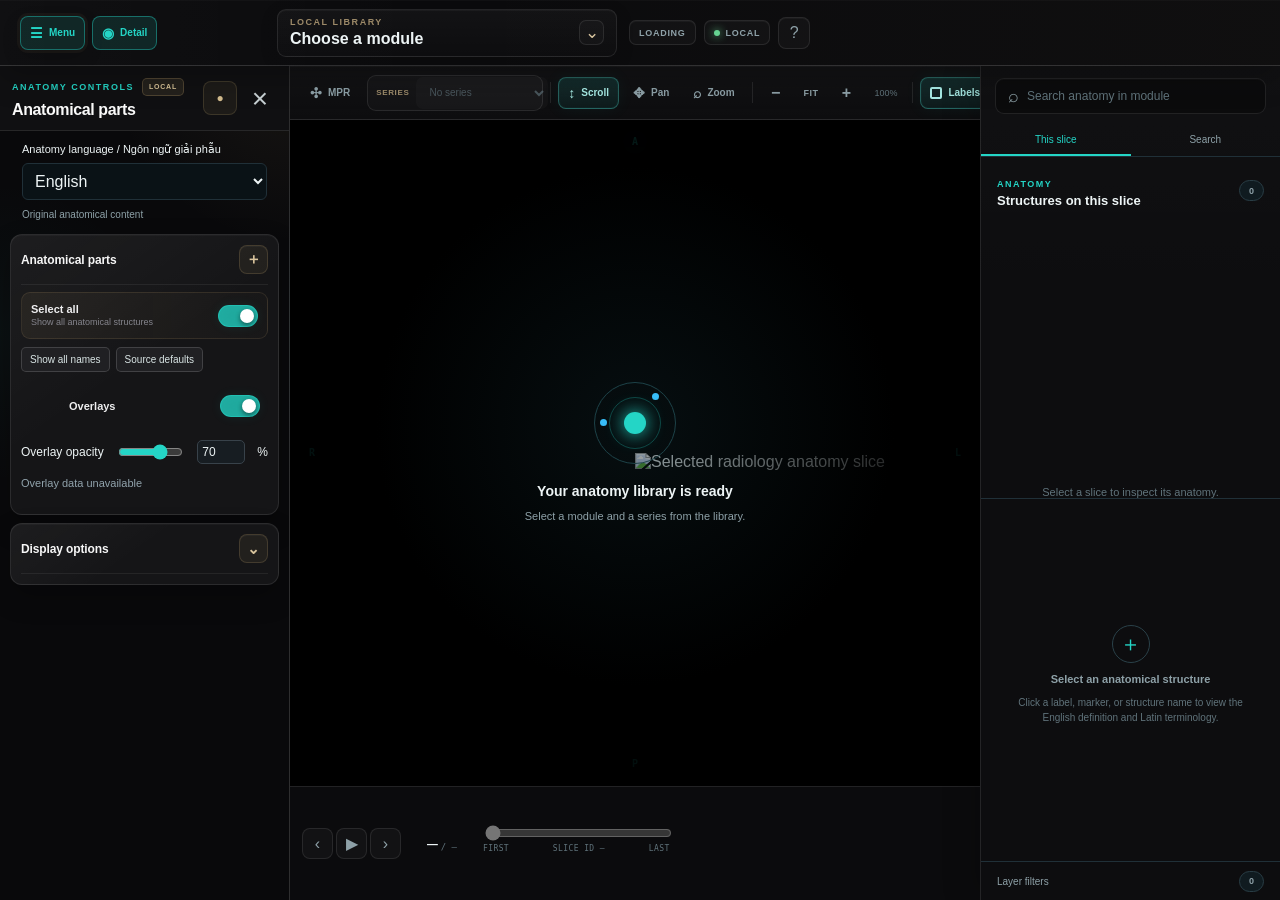
==== commit 025fb478: "new" ====
--- a/offline_anatomy_viewer/index.html
+++ b/offline_anatomy_viewer/index.html
@@ -168,6 +168,7 @@
           <div class="slider-wrap">
             <input id="sliceSlider" type="range" min="1" max="1" value="1" aria-label="Current slice" disabled>
             <div class="slider-labels"><span>FIRST</span><span id="sliceIdLabel">SLICE ID —</span><span>LAST</span></div>
+            <span id="preloadStatus" class="preload-status" role="status" aria-live="off"></span>
           </div>
           <div id="filmstrip" class="filmstrip" aria-label="Nearby slices"></div>
         </section>
@@ -225,6 +226,7 @@
 
   <noscript>This offline anatomy viewer requires JavaScript.</noscript>
   <script src="./anatomy_language.js" defer></script>
+  <script src="./request_queue.js" defer></script>
   <script src="./resource_cache.js" defer></script>
   <script src="./app.js" defer></script>
 </body>
--- a/offline_anatomy_viewer/styles.css
+++ b/offline_anatomy_viewer/styles.css
@@ -1129,3 +1129,4 @@
 .anatomy-language-control label { font-size: 11px; color: var(--text); }
 .anatomy-language-control select { width: 100%; min-width: 0; padding: 8px; border-radius: 6px; border: 1px solid var(--line); background: #0a1216; color: var(--text); font: inherit; }
 .anatomy-language-control small { color: var(--muted); font-size: 10px; line-height: 1.5; overflow-wrap: anywhere; }
+.preload-status { display: block; color: var(--text-muted, #91a3ac); font-size: 10px; line-height: 1.2; min-height: 12px; }
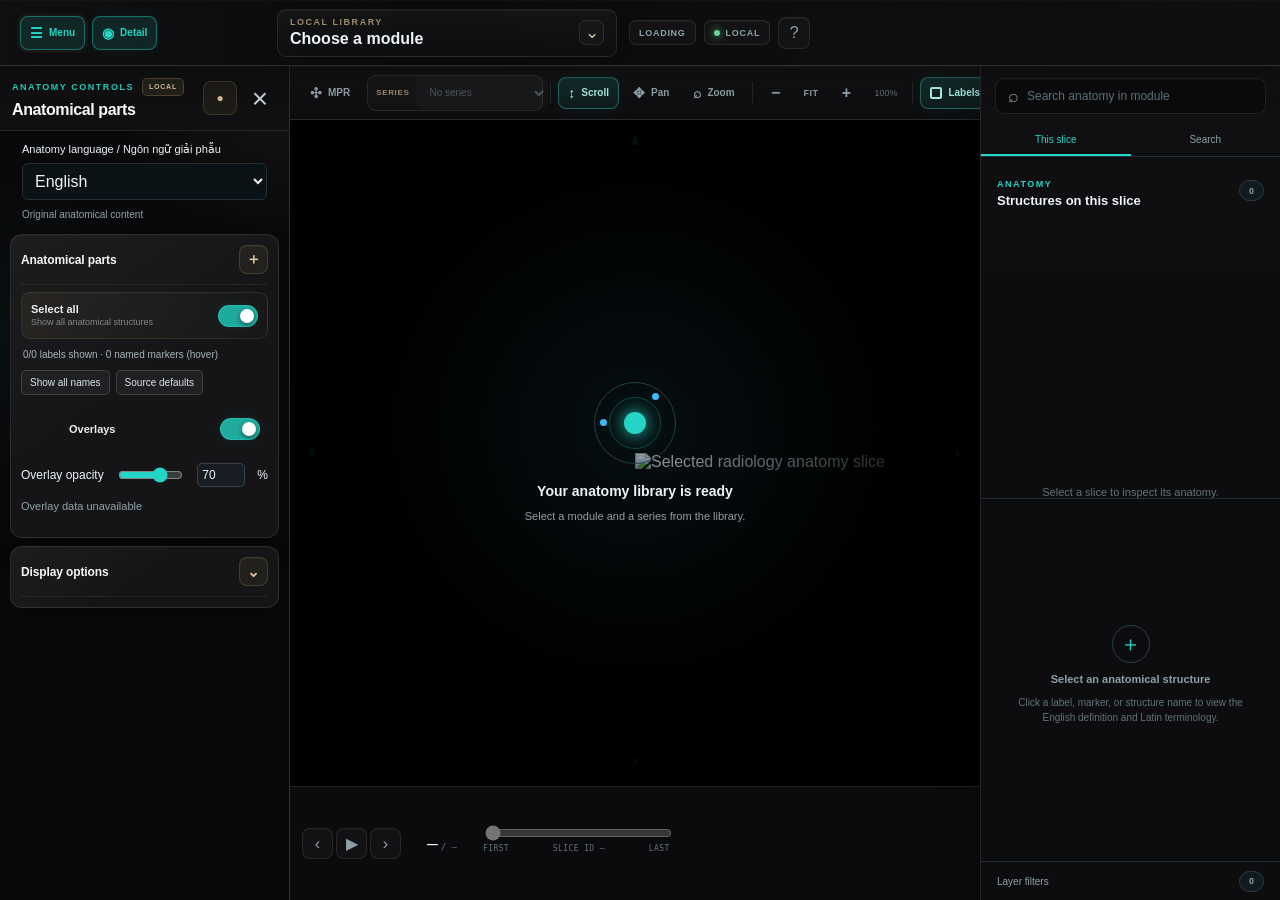
==== commit d50349cd: "fix: improve mobile viewer gestures and controls" ====
--- a/offline_anatomy_viewer/index.html
+++ b/offline_anatomy_viewer/index.html
@@ -220,7 +220,7 @@
         <span>Options menu</span><kbd>M</kbd><i></i>
         <span>Fullscreen</span><kbd>F</kbd><i></i>
       </div>
-      <p>The mouse wheel scrolls slices by default. Select the dedicated Zoom tool before using the wheel to zoom.</p>
+      <p>Touch: drag one finger up/down to scroll; pinch with two fingers to zoom. Hold a label to highlight without Detail; tap it to open Detail. Mouse: the wheel scrolls slices; select Zoom to zoom with the wheel.</p>
     </form>
   </dialog>
 
@@ -228,6 +228,7 @@
   <script src="./anatomy_language.js" defer></script>
   <script src="./request_queue.js" defer></script>
   <script src="./resource_cache.js" defer></script>
+  <script src="./mobile_gestures.js" defer></script>
   <script src="./app.js" defer></script>
 </body>
 </html>
--- a/offline_anatomy_viewer/styles.css
+++ b/offline_anatomy_viewer/styles.css
@@ -1130,3 +1130,28 @@
 .anatomy-language-control select { width: 100%; min-width: 0; padding: 8px; border-radius: 6px; border: 1px solid var(--line); background: #0a1216; color: var(--text); font: inherit; }
 .anatomy-language-control small { color: var(--muted); font-size: 10px; line-height: 1.5; overflow-wrap: anywhere; }
 .preload-status { display: block; color: var(--text-muted, #91a3ac); font-size: 10px; line-height: 1.2; min-height: 12px; }
+
+/* Touch viewport owns gestures; menus retain native vertical scrolling. */
+.viewport, .annotation-layer { -webkit-touch-callout: none; -webkit-user-select: none; }
+.compact-switch { display: inline-flex; align-items: center; justify-content: center; min-width: 44px; min-height: 44px; touch-action: manipulation; }
+.compact-switch > input { inset: 0; width: 100%; height: 100%; margin: 0; opacity: 0; pointer-events: auto; z-index: 1; cursor: pointer; }
+.compact-switch > .switch-control { pointer-events: none; }
+.switch-row, .menu-filter-group-expand, .filter-highlight-button { touch-action: manipulation; }
+
+@media (pointer: coarse), (max-width: 720px) {
+  .app-shell { height: 100dvh; --menu-width: min(330px, 85vw); }
+  .app-shell .workspace { height: calc(100dvh - var(--topbar-h)); }
+  .app-shell.hide-filmstrip { --timeline-h: 70px; }
+  .app-shell.hide-filmstrip .timeline { grid-template-columns: auto 48px minmax(0,1fr); gap: 6px; padding: 4px 8px; }
+  .app-shell:not(.layout-ready) { --menu-track: 0px; --details-track: 0px; --mpr-w: 0px; }
+  .app-shell:not(.layout-ready) .options-menu,
+  .app-shell:not(.layout-ready) .detail-panel,
+  .app-shell:not(.layout-ready) .mpr-panel { visibility: hidden; }
+  .workspace > .options-menu { touch-action: pan-y; overscroll-behavior: contain; }
+  .workspace > .options-menu .menu-filter-row { min-height: 48px; }
+  .workspace > .options-menu .filter-highlight-button { flex: 0 0 44px; width: 44px; height: 44px; opacity: 1; }
+  .workspace > .options-menu .menu-filter-group-expand b { font-size: 12px; }
+  .workspace > .detail-panel { max-width: 88vw; }
+  .definition-close-button, .options-menu .close-button, .pin-button { min-width: 44px; min-height: 44px; }
+  .viewer-toolbar .tool-button { min-height: 44px; }
+}
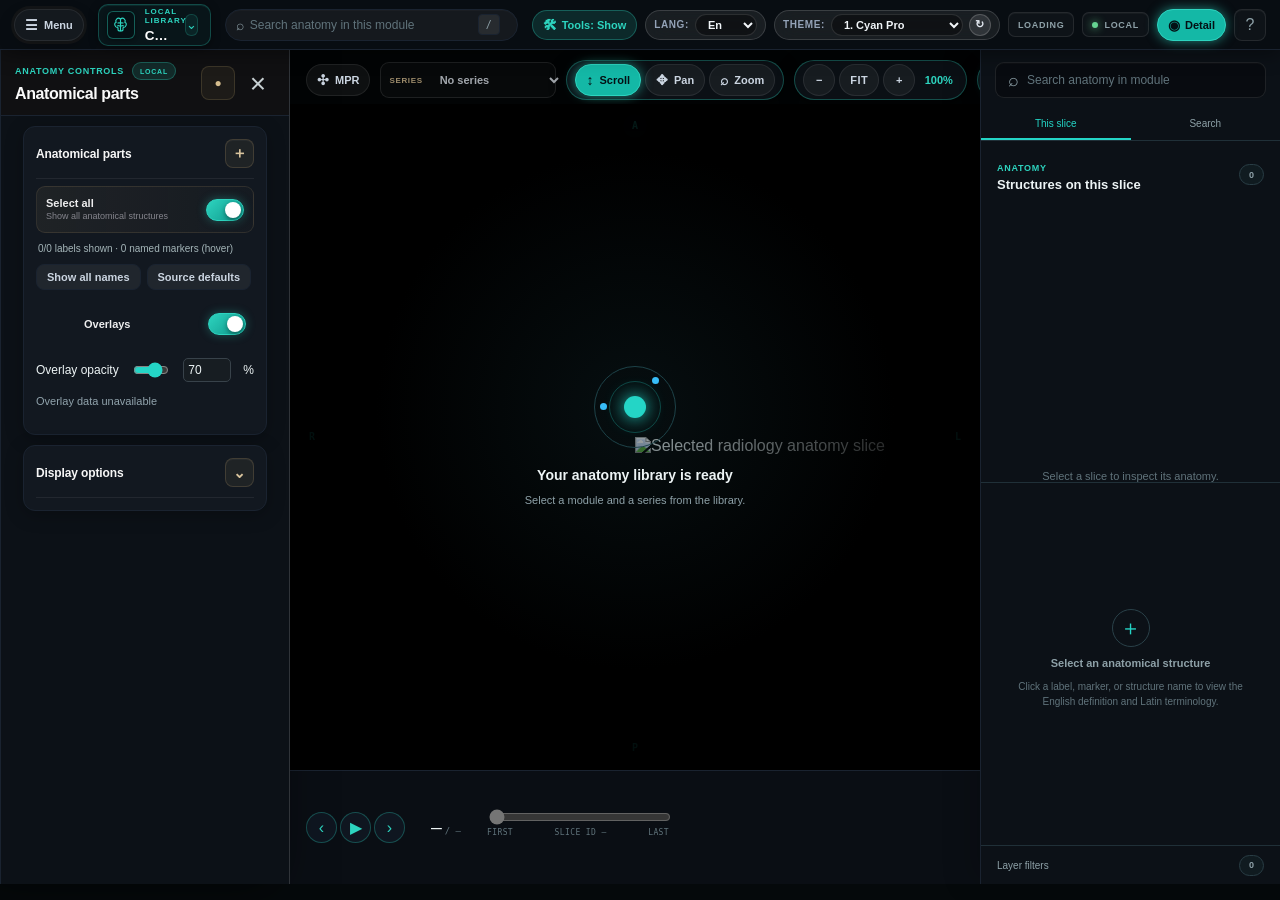
==== commit 096b7665: "feat(viewer): add multi-theme styling, per-theme module selector, and topbar layout" ====
--- a/offline_anatomy_viewer/index.html
+++ b/offline_anatomy_viewer/index.html
@@ -7,18 +7,39 @@
   <meta name="description" content="Multi-module radiology and anatomy atlas for offline study.">
   <title>Radiology Atlas · Offline anatomy viewer</title>
   <link rel="stylesheet" href="./styles.css">
+  <link rel="stylesheet" href="./themes.css">
 </head>
 <body>
   <div id="app" class="app-shell menu-open" aria-busy="true">
     <header class="topbar luxury-nav">
       <div class="left-topbar-controls" role="toolbar" aria-label="Left-side viewer panels">
         <button id="optionsMenuButton" class="tool-button menu-button" type="button" aria-expanded="true" aria-controls="optionsMenu"><span class="tool-icon">☰</span><span>Menu</span></button>
-        <button id="detailDrawerButton" class="tool-button detail-toggle-button" type="button" aria-expanded="true" aria-controls="detailPanel" title="Show or hide Detail"><span class="tool-icon">◉</span><span>Detail</span></button>
       </div>
       <div class="module-catalogue-control">
         <button id="moduleCatalogueButton" class="study-heading" type="button" aria-haspopup="true" aria-expanded="false" aria-controls="moduleCataloguePopover">
-          <span><span id="studyEyebrow" class="eyebrow">LOCAL LIBRARY</span><strong id="studyTitle">Choose a module</strong></span>
-          <i aria-hidden="true">⌄</i>
+          <span class="study-icon-wrap" id="studyIconWrap" aria-hidden="true">
+            <span class="study-led-dot" id="studyLedDot"></span>
+            <span class="study-icon-frame" id="studyIconFrame">
+              <img id="studyThumbImg" class="study-thumb-img" alt="" width="28" height="28" style="display:none;" />
+              <svg id="studySvgGlyph" class="study-organ-svg" viewBox="0 0 24 24" fill="none" stroke="currentColor" stroke-width="1.6" stroke-linecap="round" stroke-linejoin="round">
+                <path d="M12 4.5c-1.5-1.5-4-1.5-5.5 0-1.2 1.2-1.5 3-.7 4.5C4.2 9.4 3.5 11 4 12.8c.6 2.2 2.3 3.7 4.5 4v2.7c0 .8.7 1.5 1.5 1.5h1"/>
+                <path d="M12 4.5c1.5-1.5 4-1.5 5.5 0 1.2 1.2 1.5 3 .7 4.5 1.6.4 2.3 2 1.8 3.8-.6 2.2-2.3 3.7-4.5 4v2.7c0 .8-.7 1.5-1.5 1.5h-1"/>
+                <path d="M12 4.5v16.5"/>
+                <path d="M8.5 10c1-.5 2-.5 3 0"/>
+                <path d="M12.5 10c1-.5 2-.5 3 0"/>
+                <path d="M7.5 14c1.2-.5 2.5-.5 3.5 0"/>
+                <path d="M13 14c1-.5 2.3-.5 3.5 0"/>
+              </svg>
+            </span>
+          </span>
+          <span class="study-info-wrap">
+            <span id="studyEyebrow" class="eyebrow">LOCAL LIBRARY</span>
+            <span class="study-title-row">
+              <strong id="studyTitle">Choose a module</strong>
+              <span id="studySeriesBadge" class="study-series-badge"></span>
+            </span>
+          </span>
+          <i aria-hidden="true" class="study-chevron">⌄</i>
         </button>
         <section id="moduleCataloguePopover" class="module-catalogue-popover" aria-label="Module catalogue" hidden>
           <div class="catalogue-popover-header"><div><span class="section-kicker">CATALOGUE</span><h2>Select module</h2></div><span id="moduleCount" class="count-badge">0</span></div>
@@ -37,8 +58,36 @@
         <kbd>/</kbd>
       </label>
       <div class="topbar-status">
+        <button id="toggleViewerToolbarBtn" class="topbar-tool-btn active" type="button" aria-pressed="true" title="Ẩn hoặc hiện thanh công cụ">
+          <span class="tool-icon">🛠</span>
+          <span id="toolbarToggleLabel">Tools: Show</span>
+        </button>
+
+        <div class="topbar-lang-control" role="group" aria-label="Ngôn ngữ giải phẫu">
+          <label for="anatomyLanguageSelect" class="topbar-label">Lang:</label>
+          <select id="anatomyLanguageSelect" class="topbar-select" aria-describedby="anatomyLanguageStatus">
+            <option value="en">En</option>
+            <option value="vi">Vi</option>
+            <option value="en-vi">Dual</option>
+          </select>
+          <span id="anatomyLanguageStatus" class="sr-only" role="status">Original anatomical content</span>
+        </div>
+
+        <div class="topbar-theme-dropdown-wrap" role="toolbar" aria-label="Bộ chọn theme & bố cục">
+          <label for="themeSelect" class="topbar-label">Theme:</label>
+          <select id="themeSelect" class="topbar-select" aria-label="Chọn theme và bố cục">
+            <option value="cyan">1. Cyan Pro</option>
+            <option value="violet">2. Violet Glass</option>
+            <option value="amber">3. Amber Console</option>
+            <option value="nordic">4. Nordic Studio</option>
+            <option value="default">5. Gốc</option>
+          </select>
+          <button id="reloadThemeButton" type="button" class="theme-reload-btn" title="Tải lại trang (Reload) với theme và bố cục đã chọn">↻</button>
+        </div>
+        
         <span id="dataBadge" class="status-pill">LOADING</span>
         <span class="status-pill status-local"><i></i>LOCAL</span>
+        <button id="detailDrawerButton" class="tool-button detail-toggle-button" type="button" aria-expanded="true" aria-controls="detailPanel" title="Show or hide Detail"><span class="tool-icon">◉</span><span>Detail</span></button>
         <button id="helpButton" class="icon-button" type="button" title="Keyboard shortcuts" aria-label="Open keyboard shortcuts">?</button>
       </div>
     </header>
@@ -55,14 +104,6 @@
         <button id="optionsMenuCloseButton" class="close-button" type="button" aria-label="Close menu">×</button>
       </div>
     </header>
-
-
-
-    <div class="anatomy-language-control">
-      <label for="anatomyLanguageSelect">Anatomy language / Ngôn ngữ giải phẫu</label>
-      <select id="anatomyLanguageSelect" aria-describedby="anatomyLanguageStatus"><option value="en">English</option><option value="vi">Tiếng Việt</option></select>
-      <small id="anatomyLanguageStatus" role="status">Original anatomical content</small>
-    </div>
     <section class="options-section options-section-card anatomy-parts-section">
       <div class="options-section-heading"><span>Anatomical parts</span><span class="heading-symbol">＋</span></div>
       <label class="switch-row select-all-row"><span><b>Select all</b><small>Show all anatomical structures</small></span><input id="menuSelectAllFilters" type="checkbox" checked><i class="switch-control"></i></label>
@@ -230,5 +271,6 @@
   <script src="./resource_cache.js" defer></script>
   <script src="./mobile_gestures.js" defer></script>
   <script src="./app.js" defer></script>
+  <script src="./theme_switcher.js" defer></script>
 </body>
 </html>
--- a/offline_anatomy_viewer/styles.css
+++ b/offline_anatomy_viewer/styles.css
@@ -1129,6 +1129,16 @@
 .anatomy-language-control label { font-size: 11px; color: var(--text); }
 .anatomy-language-control select { width: 100%; min-width: 0; padding: 8px; border-radius: 6px; border: 1px solid var(--line); background: #0a1216; color: var(--text); font: inherit; }
 .anatomy-language-control small { color: var(--muted); font-size: 10px; line-height: 1.5; overflow-wrap: anywhere; }
+.anatomy-name-line { display: block; }
+.bilingual-name { white-space: normal; }
+.bilingual-name > .anatomy-name-line + .anatomy-name-line { margin-top: 3px; font-size: .94em; font-weight: 500; }
+.structure-name strong.bilingual-name { white-space: normal; overflow-wrap: anywhere; }
+.translation-missing { opacity: .65; font-style: italic; }
+.annotation-label.bilingual-label { font-size: 16px; }
+.annotation-label tspan { pointer-events: auto; }
+.labels-hidden .annotation-label tspan { pointer-events: none; }
+.definition-language-block + .definition-language-block { border-top: 1px solid var(--line); margin-top: 12px; padding-top: 10px; }
+.definition-language-block h4 { margin: 0 0 6px; color: var(--muted); font-size: 10px; font-weight: 600; }
 .preload-status { display: block; color: var(--text-muted, #91a3ac); font-size: 10px; line-height: 1.2; min-height: 12px; }
 
 /* Touch viewport owns gestures; menus retain native vertical scrolling. */
--- a/offline_anatomy_viewer/themes.css
+++ b/offline_anatomy_viewer/themes.css
@@ -0,0 +1,1588 @@
+/* ==========================================================================
+   Radiology Atlas Viewer — 4 Distinct Modern Themes & Layout Architectures
+   1. Medical Cyan (Clinical Pro - Tách rời các cụm công cụ lên phía trên)
+   2. Royal Violet Glassmorphic (Đảo kính nổi trôi Floating Island HUD)
+   3. Warm Amber Titanium (Bàn điều khiển PACS Hardware Console phần cứng)
+   4. Nordic Minimal Studio (Thanh HUD tối giản tinh tế Bắc Âu)
+   5. Default (Gốc)
+   
+   Hard Invariants:
+   - 0 changes to labels, leader lines, layers, or medical anatomical data
+   - Exact DOM element IDs, structure, and functional event bindings preserved
+   ========================================================================== */
+
+/* --------------------------------------------------------------------------
+   TOPBAR LAYOUT GRID & CONTROLS: HIDE/SHOW TOOLS, LANGUAGE, THEME DROPDOWN
+   -------------------------------------------------------------------------- */
+.topbar {
+  grid-template-columns: auto auto minmax(180px, 320px) 1fr !important;
+  gap: 14px !important;
+  padding: 0 16px !important;
+}
+
+.left-topbar-controls {
+  width: auto !important;
+  display: flex !important;
+  align-items: center !important;
+}
+
+.topbar-status {
+  justify-content: flex-end !important;
+  margin-left: auto !important;
+}
+
+.topbar-tool-btn {
+  display: inline-flex;
+  align-items: center;
+  gap: 5px;
+  background: rgba(255, 255, 255, 0.08);
+  border: 1px solid rgba(255, 255, 255, 0.16);
+  border-radius: 999px;
+  color: #cbd5e1;
+  font-size: 11px;
+  font-weight: 600;
+  padding: 4px 10px;
+  cursor: pointer;
+  transition: all 0.18s ease;
+  height: 30px;
+  white-space: nowrap;
+}
+
+.topbar-tool-btn:hover {
+  background: rgba(255, 255, 255, 0.16);
+  color: #ffffff;
+  border-color: rgba(255, 255, 255, 0.28);
+}
+
+.topbar-tool-btn.active {
+  background: var(--theme-accent-bg, rgba(45, 212, 191, 0.16));
+  border-color: var(--theme-border-highlight, rgba(45, 212, 191, 0.35));
+  color: var(--theme-accent, #2dd4bf);
+}
+
+.topbar-lang-control,
+.topbar-theme-dropdown-wrap {
+  display: inline-flex;
+  align-items: center;
+  gap: 6px;
+  background: rgba(255, 255, 255, 0.07);
+  border: 1px solid rgba(255, 255, 255, 0.15);
+  border-radius: 999px;
+  padding: 3px 8px;
+  font-size: 11px;
+  color: #e2e8f0;
+  backdrop-filter: blur(12px);
+  -webkit-backdrop-filter: blur(12px);
+  height: 30px;
+  box-sizing: border-box;
+}
+
+.topbar-label {
+  font-size: 10px;
+  font-weight: 700;
+  letter-spacing: 0.06em;
+  text-transform: uppercase;
+  color: #94a3b8;
+  display: flex;
+  align-items: center;
+}
+
+#anatomyLanguageStatus {
+  display: none !important;
+}
+
+.topbar-select {
+  background: rgba(0, 0, 0, 0.38) !important;
+  border: 1px solid rgba(255, 255, 255, 0.12) !important;
+  border-radius: 999px !important;
+  color: #f1f5f9 !important;
+  font-size: 11px !important;
+  font-weight: 600 !important;
+  padding: 2px 8px !important;
+  cursor: pointer !important;
+  outline: none !important;
+  height: 22px !important;
+  line-height: 1 !important;
+}
+
+.topbar-select:focus {
+  border-color: var(--theme-accent, #2dd4bf) !important;
+}
+
+.topbar-select option {
+  background: #0d1217;
+  color: #f1f5f9;
+}
+
+.theme-reload-btn {
+  display: inline-flex;
+  align-items: center;
+  justify-content: center;
+  background: rgba(255, 255, 255, 0.1);
+  border: 1px solid rgba(255, 255, 255, 0.18);
+  color: #e2e8f0;
+  font-size: 11px;
+  font-weight: 700;
+  width: 22px;
+  height: 22px;
+  border-radius: 50%;
+  cursor: pointer;
+  transition: all 0.18s ease;
+  line-height: 1;
+  padding: 0;
+}
+
+.theme-reload-btn:hover {
+  background: rgba(255, 255, 255, 0.22);
+  color: #ffffff;
+  border-color: rgba(255, 255, 255, 0.35);
+  transform: rotate(45deg);
+}
+
+/* ==========================================================================
+   WORKSPACE GRID: SIDEBAR ON LEFT, VIEWER IN MIDDLE, DETAIL ON RIGHT
+   ========================================================================== */
+.app-shell .workspace,
+.app-shell.hide-details .workspace {
+  grid-template-columns: var(--menu-track) var(--mpr-w) minmax(0, 1fr) var(--details-track) !important;
+  grid-template-rows: minmax(0, 1fr) !important;
+}
+
+.workspace > .options-menu {
+  grid-column: 1 !important;
+  grid-row: 1 !important;
+}
+
+.workspace > .mpr-panel {
+  grid-column: 2 !important;
+  grid-row: 1 !important;
+}
+
+.workspace > .viewer-column {
+  grid-column: 3 !important;
+  grid-row: 1 !important;
+  min-width: 0 !important;
+}
+
+.workspace > .detail-panel {
+  grid-column: 4 !important;
+  grid-row: 1 !important;
+  border-left: 1px solid var(--theme-border, #1a2330) !important;
+  border-right: none !important;
+  position: relative !important;
+  inset: auto !important;
+  width: 100% !important;
+  height: 100% !important;
+  min-height: 0 !important;
+  transform: none !important;
+  overflow-y: auto !important;
+  z-index: 15 !important;
+}
+
+.app-shell.hide-details .workspace > .detail-panel {
+  display: none !important;
+}
+
+/* Detail Button inside Topbar Status (next to LOCAL badge) */
+.topbar-status .detail-toggle-button {
+  height: 30px !important;
+  border-radius: 999px !important;
+  padding: 0 10px !important;
+  border: 1px solid rgba(255, 255, 255, 0.16) !important;
+  background: rgba(255, 255, 255, 0.08) !important;
+  color: #cbd5e1 !important;
+  font-size: 11px !important;
+  font-weight: 600 !important;
+  display: inline-flex !important;
+  align-items: center !important;
+  gap: 5px !important;
+  cursor: pointer !important;
+  transition: all 0.18s ease !important;
+}
+
+.topbar-status .detail-toggle-button:hover {
+  background: rgba(255, 255, 255, 0.18) !important;
+  color: #ffffff !important;
+  border-color: rgba(255, 255, 255, 0.3) !important;
+}
+
+.topbar-status .detail-toggle-button.active {
+  background: var(--theme-accent-bg, rgba(45, 212, 191, 0.16)) !important;
+  border-color: var(--theme-border-highlight, rgba(45, 212, 191, 0.35)) !important;
+  color: var(--theme-accent, #2dd4bf) !important;
+}
+
+/* Hide/Show Viewer Toolbar */
+.app-shell.hide-viewer-toolbar {
+  --toolbar-h: 0px !important;
+}
+
+.app-shell.hide-viewer-toolbar .viewer-column {
+  grid-template-rows: 0px minmax(0, 1fr) var(--timeline-h) !important;
+}
+
+.app-shell.hide-viewer-toolbar .viewer-toolbar {
+  display: none !important;
+  grid-row: 1 !important;
+}
+
+.app-shell.hide-viewer-toolbar .viewport {
+  grid-row: 2 !important;
+  padding-top: 0px !important;
+  min-height: 0 !important;
+  height: auto !important;
+}
+
+.app-shell.hide-viewer-toolbar .timeline {
+  grid-row: 3 !important;
+}
+
+/* ==========================================================================
+   GLOBAL VARIABLES PER THEME
+   ========================================================================== */
+
+/* 1. CYAN PRO */
+html[data-viewer-theme="cyan"] {
+  --theme-accent: #2dd4bf;
+  --theme-accent-hover: #14b8a6;
+  --theme-accent-glow: rgba(45, 212, 191, 0.35);
+  --theme-accent-bg: rgba(45, 212, 191, 0.14);
+  --theme-bg-body: #070a0e;
+  --theme-bg-sidebar: #0c1117;
+  --theme-bg-card: #121820;
+  --theme-border: #1a2330;
+  --theme-border-highlight: rgba(45, 212, 191, 0.32);
+  --theme-topbar-bg: #080d12;
+  --theme-switch-checked: linear-gradient(135deg, #2dd4bf 0%, #0d9488 100%);
+  --theme-btn-primary: linear-gradient(135deg, #2dd4bf 0%, #0f766e 100%);
+}
+
+/* 2. ROYAL VIOLET GLASS */
+html[data-viewer-theme="violet"] {
+  --theme-accent: #a855f7;
+  --theme-accent-hover: #c084fc;
+  --theme-accent-glow: rgba(168, 85, 247, 0.45);
+  --theme-accent-bg: rgba(168, 85, 247, 0.18);
+  --theme-bg-body: #06050e;
+  --theme-bg-sidebar: rgba(14, 11, 28, 0.88);
+  --theme-bg-card: rgba(24, 19, 46, 0.72);
+  --theme-border: rgba(255, 255, 255, 0.1);
+  --theme-border-highlight: rgba(168, 85, 247, 0.4);
+  --theme-topbar-bg: rgba(10, 8, 22, 0.94);
+  --theme-switch-checked: linear-gradient(135deg, #a855f7 0%, #6c5ce7 100%);
+  --theme-btn-primary: linear-gradient(135deg, #a855f7 0%, #6c5ce7 100%);
+}
+
+/* 3. WARM AMBER TITANIUM */
+html[data-viewer-theme="amber"] {
+  --theme-accent: #f59e0b;
+  --theme-accent-hover: #d97706;
+  --theme-accent-glow: rgba(245, 158, 11, 0.4);
+  --theme-accent-bg: rgba(245, 158, 11, 0.14);
+  --theme-bg-body: #090a0d;
+  --theme-bg-sidebar: #12151b;
+  --theme-bg-card: #181d24;
+  --theme-border: #252b37;
+  --theme-border-highlight: rgba(245, 158, 11, 0.35);
+  --theme-topbar-bg: #0d1015;
+  --theme-switch-checked: linear-gradient(135deg, #f59e0b 0%, #d97706 100%);
+  --theme-btn-primary: linear-gradient(135deg, #f59e0b 0%, #b45309 100%);
+}
+
+/* 4. NORDIC MINIMAL STUDIO */
+html[data-viewer-theme="nordic"] {
+  --theme-accent: #f1f5f9;
+  --theme-accent-hover: #ffffff;
+  --theme-accent-glow: rgba(241, 245, 249, 0.25);
+  --theme-accent-bg: rgba(255, 255, 255, 0.1);
+  --theme-bg-body: #0a0b0d;
+  --theme-bg-sidebar: #111215;
+  --theme-bg-card: #16171b;
+  --theme-border: #1f2126;
+  --theme-border-highlight: rgba(255, 255, 255, 0.2);
+  --theme-topbar-bg: #0d0e11;
+  --theme-switch-checked: linear-gradient(135deg, #e2e8f0 0%, #94a3b8 100%);
+  --theme-btn-primary: linear-gradient(135deg, #ffffff 0%, #cbd5e1 100%);
+}
+
+/* Base resets for custom themes */
+html[data-viewer-theme="cyan"] body,
+html[data-viewer-theme="violet"] body,
+html[data-viewer-theme="amber"] body,
+html[data-viewer-theme="nordic"] body {
+  background: var(--theme-bg-body) !important;
+  font-family: -apple-system, BlinkMacSystemFont, "Segoe UI", Roboto, sans-serif;
+}
+
+html[data-viewer-theme="cyan"] .topbar,
+html[data-viewer-theme="violet"] .topbar,
+html[data-viewer-theme="amber"] .topbar,
+html[data-viewer-theme="nordic"] .topbar {
+  background: var(--theme-topbar-bg) !important;
+  border-bottom: 1px solid var(--theme-border) !important;
+  backdrop-filter: blur(16px);
+  -webkit-backdrop-filter: blur(16px);
+  height: 50px !important;
+  padding: 0 14px !important;
+  box-shadow: 0 4px 20px rgba(0, 0, 0, 0.4);
+}
+
+/* --------------------------------------------------------------------------
+   MODULE SELECTION BUTTON & CATALOGUE POPOVER (DYNAMIC PER THEME)
+   TOPBAR MODULE SELECTOR: DEDICATED PER-THEME DESIGN (CYAN, VIOLET, AMBER, NORDIC)
+   -------------------------------------------------------------------------- */
+/* Common Structure */
+.study-heading {
+  display: inline-flex !important;
+  align-items: center !important;
+  cursor: pointer !important;
+  user-select: none !important;
+}
+
+.study-icon-wrap {
+  display: flex !important;
+  align-items: center !important;
+  flex-shrink: 0 !important;
+}
+
+.study-info-wrap {
+  display: flex !important;
+  flex-direction: column !important;
+  min-width: 0 !important;
+  text-align: left !important;
+}
+
+.study-title-row {
+  display: inline-flex !important;
+  align-items: center !important;
+  gap: 6px !important;
+  min-width: 0 !important;
+}
+
+.study-heading strong {
+  overflow: hidden !important;
+  text-overflow: ellipsis !important;
+  white-space: nowrap !important;
+}
+
+.study-series-badge {
+  display: none;
+  align-items: center !important;
+  white-space: nowrap !important;
+  user-select: none !important;
+}
+
+/* 1. CYAN PRO (Clinical Pro) */
+html[data-viewer-theme="cyan"] .study-heading {
+  height: 42px !important;
+  border-radius: 10px !important;
+  padding: 4px 12px 4px 8px !important;
+  background: #081519 !important;
+  border: 1px solid rgba(45, 212, 191, 0.28) !important;
+  box-shadow: 0 2px 10px rgba(0, 0, 0, 0.4), inset 0 1px 0 rgba(45, 212, 191, 0.1) !important;
+  gap: 10px !important;
+  transition: all 0.2s cubic-bezier(0.16, 1, 0.3, 1) !important;
+}
+html[data-viewer-theme="cyan"] .study-heading:hover,
+html[data-viewer-theme="cyan"] .study-heading[aria-expanded="true"] {
+  background: #0d2229 !important;
+  border-color: #2dd4bf !important;
+  box-shadow: 0 0 0 2px rgba(45, 212, 191, 0.25), 0 4px 16px rgba(0, 0, 0, 0.5) !important;
+}
+html[data-viewer-theme="cyan"] .study-icon-wrap {
+  display: flex !important;
+  align-items: center !important;
+}
+html[data-viewer-theme="cyan"] .study-led-dot {
+  display: none !important;
+}
+html[data-viewer-theme="cyan"] .study-icon-frame {
+  width: 28px !important;
+  height: 28px !important;
+  border-radius: 6px !important;
+  background: #041014 !important;
+  border: 1px solid rgba(45, 212, 191, 0.4) !important;
+  overflow: hidden !important;
+  display: flex !important;
+  align-items: center !important;
+  justify-content: center !important;
+  box-shadow: 0 1px 4px rgba(0, 0, 0, 0.4) !important;
+}
+html[data-viewer-theme="cyan"] .study-thumb-img {
+  width: 28px !important;
+  height: 28px !important;
+  object-fit: cover !important;
+}
+html[data-viewer-theme="cyan"] .study-organ-svg {
+  width: 17px !important;
+  height: 17px !important;
+  color: #2dd4bf !important;
+}
+html[data-viewer-theme="cyan"] .study-heading .eyebrow {
+  color: #2dd4bf !important;
+  font-size: 8px !important;
+  font-weight: 800 !important;
+  letter-spacing: 0.12em !important;
+  text-transform: uppercase !important;
+}
+html[data-viewer-theme="cyan"] .study-heading strong {
+  color: #ffffff !important;
+  font-size: 13.5px !important;
+  font-weight: 700 !important;
+  letter-spacing: -0.01em !important;
+}
+html[data-viewer-theme="cyan"] .study-series-badge {
+  background: rgba(45, 212, 191, 0.12) !important;
+  border: 1px solid rgba(45, 212, 191, 0.3) !important;
+  color: #2dd4bf !important;
+  font-size: 9.5px !important;
+  font-weight: 600 !important;
+  border-radius: 4px !important;
+  padding: 1px 6px !important;
+  line-height: 1.3 !important;
+}
+html[data-viewer-theme="cyan"] .study-chevron {
+  width: 22px !important;
+  height: 22px !important;
+  border-radius: 6px !important;
+  background: rgba(45, 212, 191, 0.08) !important;
+  border: 1px solid rgba(45, 212, 191, 0.2) !important;
+  color: #2dd4bf !important;
+  display: flex !important;
+  align-items: center !important;
+  justify-content: center !important;
+  font-size: 13px !important;
+  font-style: normal !important;
+  transition: transform 0.22s cubic-bezier(0.16, 1, 0.3, 1), background 0.18s ease !important;
+}
+html[data-viewer-theme="cyan"] .study-heading[aria-expanded="true"] .study-chevron {
+  transform: rotate(180deg) !important;
+  background: #2dd4bf !important;
+  color: #070a0e !important;
+}
+
+/* 2. ROYAL VIOLET GLASS (Minimalist Floating Glass) */
+html[data-viewer-theme="violet"] .study-heading {
+  height: 42px !important;
+  border-radius: 9999px !important;
+  padding: 3px 14px 3px 7px !important;
+  background: rgba(26, 16, 46, 0.72) !important;
+  backdrop-filter: blur(16px) !important;
+  -webkit-backdrop-filter: blur(16px) !important;
+  border: 1px solid rgba(168, 85, 247, 0.35) !important;
+  box-shadow: 0 4px 20px rgba(139, 92, 246, 0.18), inset 0 1px 0 rgba(255, 255, 255, 0.14) !important;
+  gap: 10px !important;
+  transition: all 0.2s cubic-bezier(0.16, 1, 0.3, 1) !important;
+}
+html[data-viewer-theme="violet"] .study-heading:hover,
+html[data-viewer-theme="violet"] .study-heading[aria-expanded="true"] {
+  background: rgba(38, 22, 68, 0.85) !important;
+  border-color: #c084fc !important;
+  box-shadow: 0 0 0 3px rgba(168, 85, 247, 0.28), 0 6px 24px rgba(139, 92, 246, 0.32) !important;
+}
+html[data-viewer-theme="violet"] .study-icon-wrap {
+  display: flex !important;
+  align-items: center !important;
+  gap: 6px !important;
+}
+html[data-viewer-theme="violet"] .study-led-dot {
+  display: block !important;
+  width: 5px !important;
+  height: 5px !important;
+  border-radius: 50% !important;
+  background: #c084fc !important;
+  box-shadow: 0 0 6px #c084fc, 0 0 10px #a855f7 !important;
+  animation: violetPulse 2.4s infinite ease-in-out !important;
+}
+@keyframes violetPulse {
+  0%, 100% { opacity: 0.7; transform: scale(0.95); }
+  50% { opacity: 1; transform: scale(1.2); }
+}
+html[data-viewer-theme="violet"] .study-icon-frame {
+  width: 30px !important;
+  height: 30px !important;
+  border-radius: 50% !important;
+  background: radial-gradient(circle, rgba(168, 85, 247, 0.28) 0%, rgba(88, 28, 135, 0.15) 100%) !important;
+  border: 1px solid rgba(192, 132, 252, 0.45) !important;
+  box-shadow: 0 0 10px rgba(168, 85, 247, 0.35), inset 0 0 6px rgba(192, 132, 252, 0.25) !important;
+  display: flex !important;
+  align-items: center !important;
+  justify-content: center !important;
+}
+html[data-viewer-theme="violet"] .study-organ-svg {
+  width: 17px !important;
+  height: 17px !important;
+  color: #e9d5ff !important;
+  filter: drop-shadow(0 0 4px rgba(192, 132, 252, 0.8)) !important;
+}
+html[data-viewer-theme="violet"] .study-heading .eyebrow {
+  color: #d8b4fe !important;
+  font-size: 8px !important;
+  font-weight: 700 !important;
+  letter-spacing: 0.14em !important;
+  text-transform: uppercase !important;
+}
+html[data-viewer-theme="violet"] .study-heading strong {
+  color: #faf5ff !important;
+  font-size: 13.5px !important;
+  font-weight: 650 !important;
+  letter-spacing: -0.01em !important;
+}
+html[data-viewer-theme="violet"] .study-series-badge {
+  background: rgba(168, 85, 247, 0.16) !important;
+  border: 1px solid rgba(192, 132, 252, 0.35) !important;
+  color: #f3e8ff !important;
+  font-size: 9px !important;
+  font-weight: 600 !important;
+  border-radius: 9999px !important;
+  padding: 1px 7px !important;
+  line-height: 1.3 !important;
+  backdrop-filter: blur(8px) !important;
+}
+html[data-viewer-theme="violet"] .study-chevron {
+  width: 22px !important;
+  height: 22px !important;
+  border-radius: 50% !important;
+  background: rgba(168, 85, 247, 0.14) !important;
+  border: 1px solid rgba(192, 132, 252, 0.28) !important;
+  color: #e9d5ff !important;
+  display: flex !important;
+  align-items: center !important;
+  justify-content: center !important;
+  font-size: 13px !important;
+  font-style: normal !important;
+  transition: transform 0.22s cubic-bezier(0.16, 1, 0.3, 1), background 0.18s ease !important;
+}
+html[data-viewer-theme="violet"] .study-heading[aria-expanded="true"] .study-chevron {
+  transform: rotate(180deg) !important;
+  background: #a855f7 !important;
+  color: #ffffff !important;
+  box-shadow: 0 0 10px rgba(168, 85, 247, 0.6) !important;
+}
+
+/* 3. WARM AMBER TITANIUM (PACS Hardware Console) */
+html[data-viewer-theme="amber"] .study-heading {
+  height: 42px !important;
+  border-radius: 5px !important;
+  padding: 3px 10px 3px 6px !important;
+  background: linear-gradient(180deg, #1e1710 0%, #140f09 100%) !important;
+  border: 1px solid #543315 !important;
+  box-shadow: 0 3px 8px rgba(0, 0, 0, 0.7), inset 0 1px 0 rgba(245, 158, 11, 0.18), inset 0 -1px 0 rgba(0,0,0,0.5) !important;
+  gap: 9px !important;
+  transition: all 0.2s cubic-bezier(0.16, 1, 0.3, 1) !important;
+}
+html[data-viewer-theme="amber"] .study-heading:hover,
+html[data-viewer-theme="amber"] .study-heading[aria-expanded="true"] {
+  background: linear-gradient(180deg, #2a2014 0%, #1a130c 100%) !important;
+  border-color: #f59e0b !important;
+  box-shadow: 0 0 0 2px rgba(245, 158, 11, 0.25), 0 4px 14px rgba(0, 0, 0, 0.8) !important;
+}
+html[data-viewer-theme="amber"] .study-icon-wrap {
+  display: flex !important;
+  align-items: center !important;
+  gap: 6px !important;
+}
+html[data-viewer-theme="amber"] .study-led-dot {
+  display: block !important;
+  width: 6px !important;
+  height: 6px !important;
+  border-radius: 50% !important;
+  background: #f59e0b !important;
+  box-shadow: 0 0 6px #f59e0b, 0 0 10px rgba(245, 158, 11, 0.8) !important;
+}
+html[data-viewer-theme="amber"] .study-icon-frame {
+  width: 28px !important;
+  height: 28px !important;
+  border-radius: 3px !important;
+  background: #0e0a06 !important;
+  border: 1px solid #78350f !important;
+  box-shadow: inset 0 1px 4px rgba(0,0,0,0.9), 0 1px 0 rgba(245, 158, 11, 0.2) !important;
+  overflow: hidden !important;
+  display: flex !important;
+  align-items: center !important;
+  justify-content: center !important;
+}
+html[data-viewer-theme="amber"] .study-thumb-img {
+  width: 28px !important;
+  height: 28px !important;
+  object-fit: cover !important;
+  filter: sepia(25%) contrast(110%) !important;
+  display: block !important;
+}
+html[data-viewer-theme="amber"] .study-organ-svg {
+  width: 16px !important;
+  height: 16px !important;
+  color: #f59e0b !important;
+}
+html[data-viewer-theme="amber"] .study-heading .eyebrow {
+  color: #f59e0b !important;
+  font-size: 8px !important;
+  font-weight: 700 !important;
+  font-family: "SF Mono", "Roboto Mono", "Courier New", monospace !important;
+  letter-spacing: 0.16em !important;
+  text-transform: uppercase !important;
+}
+html[data-viewer-theme="amber"] .study-heading strong {
+  color: #fef3c7 !important;
+  font-size: 12.5px !important;
+  font-weight: 750 !important;
+  letter-spacing: 0.02em !important;
+}
+html[data-viewer-theme="amber"] .study-series-badge {
+  background: #241709 !important;
+  border: 1px solid #92400e !important;
+  color: #fbbf24 !important;
+  font-size: 9px !important;
+  font-family: "SF Mono", "Roboto Mono", monospace !important;
+  font-weight: 700 !important;
+  border-radius: 2px !important;
+  padding: 1px 5px !important;
+  line-height: 1.3 !important;
+}
+html[data-viewer-theme="amber"] .study-chevron {
+  width: 22px !important;
+  height: 22px !important;
+  border-radius: 3px !important;
+  background: #241709 !important;
+  border: 1px solid #78350f !important;
+  color: #f59e0b !important;
+  display: flex !important;
+  align-items: center !important;
+  justify-content: center !important;
+  font-size: 13px !important;
+  font-style: normal !important;
+  transition: transform 0.22s cubic-bezier(0.16, 1, 0.3, 1), background 0.18s ease !important;
+}
+html[data-viewer-theme="amber"] .study-heading[aria-expanded="true"] .study-chevron {
+  transform: rotate(180deg) !important;
+  background: #f59e0b !important;
+  color: #140f09 !important;
+}
+
+/* 4. NORDIC MINIMAL STUDIO */
+html[data-viewer-theme="nordic"] .study-heading {
+  height: 40px !important;
+  border-radius: 8px !important;
+  padding: 3px 11px 3px 8px !important;
+  background: #0f141c !important;
+  border: 1px solid rgba(255, 255, 255, 0.1) !important;
+  box-shadow: 0 1px 4px rgba(0, 0, 0, 0.25) !important;
+  gap: 9px !important;
+  transition: all 0.2s cubic-bezier(0.16, 1, 0.3, 1) !important;
+}
+html[data-viewer-theme="nordic"] .study-heading:hover,
+html[data-viewer-theme="nordic"] .study-heading[aria-expanded="true"] {
+  background: #141c27 !important;
+  border-color: rgba(255, 255, 255, 0.28) !important;
+  box-shadow: 0 2px 10px rgba(0, 0, 0, 0.35) !important;
+}
+html[data-viewer-theme="nordic"] .study-icon-wrap {
+  display: flex !important;
+  align-items: center !important;
+}
+html[data-viewer-theme="nordic"] .study-led-dot {
+  display: none !important;
+}
+html[data-viewer-theme="nordic"] .study-icon-frame {
+  width: 26px !important;
+  height: 26px !important;
+  border-radius: 50% !important;
+  background: rgba(255, 255, 255, 0.04) !important;
+  border: 1px solid rgba(255, 255, 255, 0.12) !important;
+  display: flex !important;
+  align-items: center !important;
+  justify-content: center !important;
+}
+html[data-viewer-theme="nordic"] .study-organ-svg {
+  width: 15px !important;
+  height: 15px !important;
+  color: #cbd5e1 !important;
+}
+html[data-viewer-theme="nordic"] .study-heading .eyebrow {
+  color: #94a3b8 !important;
+  font-size: 8px !important;
+  font-weight: 600 !important;
+  letter-spacing: 0.15em !important;
+  text-transform: uppercase !important;
+}
+html[data-viewer-theme="nordic"] .study-heading strong {
+  color: #ffffff !important;
+  font-size: 13px !important;
+  font-weight: 600 !important;
+}
+html[data-viewer-theme="nordic"] .study-series-badge {
+  background: transparent !important;
+  border: none !important;
+  color: #64748b !important;
+  font-size: 11px !important;
+  font-weight: 400 !important;
+  padding: 0 !important;
+}
+html[data-viewer-theme="nordic"] .study-chevron {
+  width: 20px !important;
+  height: 20px !important;
+  border-radius: 5px !important;
+  background: rgba(255, 255, 255, 0.04) !important;
+  border: 1px solid rgba(255, 255, 255, 0.1) !important;
+  color: #94a3b8 !important;
+  display: flex !important;
+  align-items: center !important;
+  justify-content: center !important;
+  font-size: 12px !important;
+  font-style: normal !important;
+  transition: transform 0.22s cubic-bezier(0.16, 1, 0.3, 1), background 0.18s ease !important;
+}
+html[data-viewer-theme="nordic"] .study-heading[aria-expanded="true"] .study-chevron {
+  transform: rotate(180deg) !important;
+  background: rgba(255, 255, 255, 0.16) !important;
+  color: #ffffff !important;
+}
+
+/* Popover Panel Container */
+html[data-viewer-theme="cyan"] .module-catalogue-popover,
+html[data-viewer-theme="violet"] .module-catalogue-popover,
+html[data-viewer-theme="amber"] .module-catalogue-popover,
+html[data-viewer-theme="nordic"] .module-catalogue-popover {
+  top: calc(100% + 8px) !important;
+  border-radius: 14px !important;
+  background: var(--theme-bg-sidebar) !important;
+  border: 1px solid var(--theme-border) !important;
+  box-shadow: 0 16px 40px rgba(0, 0, 0, 0.75), 0 0 0 1px var(--theme-border-highlight) !important;
+  backdrop-filter: blur(24px) saturate(140%) !important;
+  -webkit-backdrop-filter: blur(24px) saturate(140%) !important;
+  overflow: hidden !important;
+}
+
+/* Popover Header */
+html[data-viewer-theme="cyan"] .catalogue-popover-header,
+html[data-viewer-theme="violet"] .catalogue-popover-header,
+html[data-viewer-theme="amber"] .catalogue-popover-header,
+html[data-viewer-theme="nordic"] .catalogue-popover-header {
+  border-bottom: 1px solid var(--theme-border) !important;
+  padding: 14px 16px 12px !important;
+  background: rgba(255, 255, 255, 0.02) !important;
+}
+
+html[data-viewer-theme="cyan"] .catalogue-popover-header .section-kicker,
+html[data-viewer-theme="violet"] .catalogue-popover-header .section-kicker,
+html[data-viewer-theme="amber"] .catalogue-popover-header .section-kicker,
+html[data-viewer-theme="nordic"] .catalogue-popover-header .section-kicker {
+  color: var(--theme-accent) !important;
+  font-size: 9px !important;
+  font-weight: 800 !important;
+  letter-spacing: 0.15em !important;
+}
+
+html[data-viewer-theme="cyan"] .catalogue-popover-header h2,
+html[data-viewer-theme="violet"] .catalogue-popover-header h2,
+html[data-viewer-theme="amber"] .catalogue-popover-header h2,
+html[data-viewer-theme="nordic"] .catalogue-popover-header h2 {
+  color: #f1f5f9 !important;
+  font-size: 15px !important;
+  font-weight: 700 !important;
+  margin-top: 2px !important;
+}
+
+html[data-viewer-theme="cyan"] .catalogue-popover-header .count-badge,
+html[data-viewer-theme="violet"] .catalogue-popover-header .count-badge,
+html[data-viewer-theme="amber"] .catalogue-popover-header .count-badge,
+html[data-viewer-theme="nordic"] .catalogue-popover-header .count-badge {
+  background: var(--theme-accent-bg) !important;
+  border: 1px solid var(--theme-border-highlight) !important;
+  color: var(--theme-accent) !important;
+  font-weight: 700 !important;
+  border-radius: 999px !important;
+  padding: 2px 9px !important;
+}
+
+/* Search input inside Popover */
+html[data-viewer-theme="cyan"] .module-catalogue-popover .panel-search,
+html[data-viewer-theme="violet"] .module-catalogue-popover .panel-search,
+html[data-viewer-theme="amber"] .module-catalogue-popover .panel-search,
+html[data-viewer-theme="nordic"] .module-catalogue-popover .panel-search {
+  margin: 12px 14px 10px !important;
+  background: rgba(0, 0, 0, 0.45) !important;
+  border: 1px solid var(--theme-border) !important;
+  border-radius: 8px !important;
+  transition: all 0.2s ease !important;
+  box-shadow: none !important;
+}
+
+html[data-viewer-theme="cyan"] .module-catalogue-popover .panel-search:focus-within,
+html[data-viewer-theme="violet"] .module-catalogue-popover .panel-search:focus-within,
+html[data-viewer-theme="amber"] .module-catalogue-popover .panel-search:focus-within,
+html[data-viewer-theme="nordic"] .module-catalogue-popover .panel-search:focus-within {
+  border-color: var(--theme-accent) !important;
+  box-shadow: 0 0 0 3px var(--theme-accent-glow) !important;
+}
+
+html[data-viewer-theme="cyan"] .module-catalogue-popover .panel-search input,
+html[data-viewer-theme="violet"] .module-catalogue-popover .panel-search input,
+html[data-viewer-theme="amber"] .module-catalogue-popover .panel-search input,
+html[data-viewer-theme="nordic"] .module-catalogue-popover .panel-search input {
+  color: #f1f5f9 !important;
+  outline: none !important;
+}
+
+html[data-viewer-theme="cyan"] .module-catalogue-popover .panel-search input:focus,
+html[data-viewer-theme="violet"] .module-catalogue-popover .panel-search input:focus,
+html[data-viewer-theme="amber"] .module-catalogue-popover .panel-search input:focus,
+html[data-viewer-theme="nordic"] .module-catalogue-popover .panel-search input:focus {
+  outline: none !important;
+}
+
+html[data-viewer-theme="cyan"] .module-catalogue-popover .panel-search > span,
+html[data-viewer-theme="violet"] .module-catalogue-popover .panel-search > span,
+html[data-viewer-theme="amber"] .module-catalogue-popover .panel-search > span,
+html[data-viewer-theme="nordic"] .module-catalogue-popover .panel-search > span {
+  color: var(--theme-accent) !important;
+}
+
+/* Filter Chips (Available / All modules) */
+html[data-viewer-theme="cyan"] .module-catalogue-popover .chip,
+html[data-viewer-theme="violet"] .module-catalogue-popover .chip,
+html[data-viewer-theme="amber"] .module-catalogue-popover .chip,
+html[data-viewer-theme="nordic"] .module-catalogue-popover .chip {
+  background: rgba(255, 255, 255, 0.05) !important;
+  border: 1px solid var(--theme-border) !important;
+  border-radius: 999px !important;
+  color: #94a3b8 !important;
+  font-size: 11px !important;
+  font-weight: 600 !important;
+  transition: all 0.16s ease !important;
+}
+
+html[data-viewer-theme="cyan"] .module-catalogue-popover .chip:hover,
+html[data-viewer-theme="violet"] .module-catalogue-popover .chip:hover,
+html[data-viewer-theme="amber"] .module-catalogue-popover .chip:hover,
+html[data-viewer-theme="nordic"] .module-catalogue-popover .chip:hover {
+  background: rgba(255, 255, 255, 0.1) !important;
+  color: #f1f5f9 !important;
+}
+
+html[data-viewer-theme="cyan"] .module-catalogue-popover .chip.active,
+html[data-viewer-theme="violet"] .module-catalogue-popover .chip.active,
+html[data-viewer-theme="amber"] .module-catalogue-popover .chip.active,
+html[data-viewer-theme="nordic"] .module-catalogue-popover .chip.active {
+  background: var(--theme-accent-bg) !important;
+  border-color: var(--theme-accent) !important;
+  color: var(--theme-accent) !important;
+  box-shadow: 0 0 10px var(--theme-accent-glow) !important;
+}
+
+/* Refresh button */
+html[data-viewer-theme="cyan"] .module-catalogue-popover .refresh-button,
+html[data-viewer-theme="violet"] .module-catalogue-popover .refresh-button,
+html[data-viewer-theme="amber"] .module-catalogue-popover .refresh-button,
+html[data-viewer-theme="nordic"] .module-catalogue-popover .refresh-button {
+  border-color: var(--theme-border) !important;
+  color: #94a3b8 !important;
+}
+html[data-viewer-theme="cyan"] .module-catalogue-popover .refresh-button:hover,
+html[data-viewer-theme="violet"] .module-catalogue-popover .refresh-button:hover,
+html[data-viewer-theme="amber"] .module-catalogue-popover .refresh-button:hover,
+html[data-viewer-theme="nordic"] .module-catalogue-popover .refresh-button:hover {
+  border-color: var(--theme-accent) !important;
+  color: var(--theme-accent) !important;
+}
+
+/* Region Group & Headings inside Tree */
+html[data-viewer-theme="cyan"] .module-catalogue-popover .region-heading,
+html[data-viewer-theme="violet"] .module-catalogue-popover .region-heading,
+html[data-viewer-theme="amber"] .module-catalogue-popover .region-heading,
+html[data-viewer-theme="nordic"] .module-catalogue-popover .region-heading {
+  color: #94a3b8 !important;
+  border-radius: 6px !important;
+  transition: all 0.16s ease !important;
+}
+
+html[data-viewer-theme="cyan"] .module-catalogue-popover .region-heading:hover,
+html[data-viewer-theme="violet"] .module-catalogue-popover .region-heading:hover,
+html[data-viewer-theme="amber"] .module-catalogue-popover .region-heading:hover,
+html[data-viewer-theme="nordic"] .module-catalogue-popover .region-heading:hover {
+  background: rgba(255, 255, 255, 0.04) !important;
+  color: #f1f5f9 !important;
+}
+
+html[data-viewer-theme="cyan"] .module-catalogue-popover .region-heading .chevron,
+html[data-viewer-theme="violet"] .module-catalogue-popover .region-heading .chevron,
+html[data-viewer-theme="amber"] .module-catalogue-popover .region-heading .chevron,
+html[data-viewer-theme="nordic"] .module-catalogue-popover .region-heading .chevron {
+  color: var(--theme-accent) !important;
+}
+
+/* Module Buttons inside Tree */
+html[data-viewer-theme="cyan"] .module-catalogue-popover .module-button,
+html[data-viewer-theme="violet"] .module-catalogue-popover .module-button,
+html[data-viewer-theme="amber"] .module-catalogue-popover .module-button,
+html[data-viewer-theme="nordic"] .module-catalogue-popover .module-button {
+  border: 1px solid transparent !important;
+  border-radius: 8px !important;
+  transition: all 0.16s ease !important;
+  margin-bottom: 2px !important;
+}
+
+html[data-viewer-theme="cyan"] .module-catalogue-popover .module-button:hover,
+html[data-viewer-theme="violet"] .module-catalogue-popover .module-button:hover,
+html[data-viewer-theme="amber"] .module-catalogue-popover .module-button:hover,
+html[data-viewer-theme="nordic"] .module-catalogue-popover .module-button:hover {
+  background: rgba(255, 255, 255, 0.04) !important;
+  border-color: var(--theme-border) !important;
+}
+
+/* Active/Selected Module Button */
+html[data-viewer-theme="cyan"] .module-catalogue-popover .module-button.active,
+html[data-viewer-theme="violet"] .module-catalogue-popover .module-button.active,
+html[data-viewer-theme="amber"] .module-catalogue-popover .module-button.active,
+html[data-viewer-theme="nordic"] .module-catalogue-popover .module-button.active {
+  background: var(--theme-accent-bg) !important;
+  border-color: var(--theme-accent) !important;
+  box-shadow: 0 0 14px var(--theme-accent-glow) !important;
+}
+
+html[data-viewer-theme="cyan"] .module-catalogue-popover .module-button.active .module-copy strong,
+html[data-viewer-theme="violet"] .module-catalogue-popover .module-button.active .module-copy strong,
+html[data-viewer-theme="amber"] .module-catalogue-popover .module-button.active .module-copy strong,
+html[data-viewer-theme="nordic"] .module-catalogue-popover .module-button.active .module-copy strong {
+  color: #ffffff !important;
+}
+
+html[data-viewer-theme="cyan"] .module-catalogue-popover .module-button.active .module-icon,
+html[data-viewer-theme="violet"] .module-catalogue-popover .module-button.active .module-icon,
+html[data-viewer-theme="amber"] .module-catalogue-popover .module-button.active .module-icon,
+html[data-viewer-theme="nordic"] .module-catalogue-popover .module-button.active .module-icon {
+  border-color: var(--theme-accent) !important;
+}
+
+/* Ready State indicator dot */
+html[data-viewer-theme="cyan"] .module-catalogue-popover .module-state.ready,
+html[data-viewer-theme="violet"] .module-catalogue-popover .module-state.ready,
+html[data-viewer-theme="amber"] .module-catalogue-popover .module-state.ready,
+html[data-viewer-theme="nordic"] .module-catalogue-popover .module-state.ready {
+  background: var(--theme-accent) !important;
+  box-shadow: 0 0 8px var(--theme-accent-glow) !important;
+}
+
+/* Custom Scrollbar in Catalogue Tree */
+html[data-viewer-theme="cyan"] .catalogue-module-tree::-webkit-scrollbar,
+html[data-viewer-theme="violet"] .catalogue-module-tree::-webkit-scrollbar,
+html[data-viewer-theme="amber"] .catalogue-module-tree::-webkit-scrollbar,
+html[data-viewer-theme="nordic"] .catalogue-module-tree::-webkit-scrollbar {
+  width: 5px !important;
+}
+
+html[data-viewer-theme="cyan"] .catalogue-module-tree::-webkit-scrollbar-thumb,
+html[data-viewer-theme="violet"] .catalogue-module-tree::-webkit-scrollbar-thumb,
+html[data-viewer-theme="amber"] .catalogue-module-tree::-webkit-scrollbar-thumb,
+html[data-viewer-theme="nordic"] .catalogue-module-tree::-webkit-scrollbar-thumb {
+  background: var(--theme-border-highlight) !important;
+  border-radius: 999px !important;
+}
+
+html[data-viewer-theme="cyan"] .global-search,
+html[data-viewer-theme="violet"] .global-search,
+html[data-viewer-theme="amber"] .global-search,
+html[data-viewer-theme="nordic"] .global-search {
+  background: rgba(255, 255, 255, 0.05) !important;
+  border: 1px solid var(--theme-border) !important;
+  border-radius: 999px !important;
+  height: 32px !important;
+  padding: 0 10px !important;
+  flex: 0 1 200px !important;
+  min-width: 130px !important;
+  display: flex !important;
+  align-items: center !important;
+}
+
+html[data-viewer-theme="cyan"] .global-search > span,
+html[data-viewer-theme="violet"] .global-search > span,
+html[data-viewer-theme="amber"] .global-search > span,
+html[data-viewer-theme="nordic"] .global-search > span {
+  padding-left: 0 !important;
+  font-size: 14px !important;
+  line-height: 1 !important;
+  color: var(--muted) !important;
+}
+
+html[data-viewer-theme="cyan"] .global-search input,
+html[data-viewer-theme="violet"] .global-search input,
+html[data-viewer-theme="amber"] .global-search input,
+html[data-viewer-theme="nordic"] .global-search input {
+  height: 30px !important;
+  font-size: 12px !important;
+  padding: 0 6px !important;
+}
+
+html[data-viewer-theme="cyan"] .global-search kbd,
+html[data-viewer-theme="violet"] .global-search kbd,
+html[data-viewer-theme="amber"] .global-search kbd,
+html[data-viewer-theme="nordic"] .global-search kbd {
+  font-size: 10px !important;
+  padding: 1px 5px !important;
+  border-radius: 4px !important;
+  background: rgba(255, 255, 255, 0.08) !important;
+  border: 1px solid var(--theme-border) !important;
+  color: var(--muted) !important;
+}
+
+/* ==========================================================================
+   LAYOUT 1: MEDICAL CYAN (Clinical Pro — Tách rời các cụm công cụ lên trên)
+   ========================================================================== */
+html[data-viewer-theme="cyan"] .viewer-toolbar {
+  background: transparent !important;
+  border: none !important;
+  box-shadow: none !important;
+  padding: 10px 16px 4px 16px !important;
+  display: flex !important;
+  align-items: center !important;
+  justify-content: flex-start !important;
+  gap: 10px !important;
+  flex-wrap: nowrap !important;
+  overflow-x: auto !important;
+}
+
+/* Hide plain line dividers in Cyan to keep clusters completely detached */
+html[data-viewer-theme="cyan"] .toolbar-divider {
+  display: none !important;
+}
+
+/* Each tool cluster is an independent, detached floating pill pod */
+html[data-viewer-theme="cyan"] .tool-group,
+html[data-viewer-theme="cyan"] .series-group,
+html[data-viewer-theme="cyan"] .meta-group {
+  background: rgba(12, 17, 23, 0.95) !important;
+  border: 1px solid rgba(45, 212, 191, 0.32) !important;
+  border-radius: 999px !important;
+  padding: 3px 8px !important;
+  box-shadow: 0 4px 16px rgba(0, 0, 0, 0.55) !important;
+  display: flex !important;
+  align-items: center !important;
+  gap: 4px !important;
+  flex-shrink: 0 !important;
+  backdrop-filter: blur(12px) !important;
+  -webkit-backdrop-filter: blur(12px) !important;
+}
+
+html[data-viewer-theme="cyan"] .series-group {
+  padding: 3px 10px !important;
+  gap: 6px !important;
+}
+
+html[data-viewer-theme="cyan"] .meta-group {
+  padding: 3px 10px !important;
+  margin-left: auto !important;
+}
+
+html[data-viewer-theme="cyan"] .tool-button {
+  height: 28px !important;
+  border-radius: 999px !important;
+  padding: 0 10px !important;
+  border: 1px solid rgba(255, 255, 255, 0.08) !important;
+  background: rgba(255, 255, 255, 0.05) !important;
+  color: #cbd5e1 !important;
+  font-size: 11px !important;
+  font-weight: 600 !important;
+  transition: all 0.18s cubic-bezier(0.16, 1, 0.3, 1) !important;
+}
+
+html[data-viewer-theme="cyan"] .tool-button:hover {
+  background: rgba(45, 212, 191, 0.18) !important;
+  color: #ffffff !important;
+  border-color: rgba(45, 212, 191, 0.4) !important;
+}
+
+html[data-viewer-theme="cyan"] .tool-button.active {
+  background: #14b8a6 !important;
+  color: #041014 !important;
+  font-weight: 800 !important;
+  border-color: #2dd4bf !important;
+  box-shadow: 0 0 12px rgba(45, 212, 191, 0.6) !important;
+}
+
+html[data-viewer-theme="cyan"] .toolbar-series select {
+  background: transparent !important;
+  border: none !important;
+  color: #e2e8f0 !important;
+  font-size: 11px !important;
+  font-weight: 600 !important;
+  padding: 0 6px !important;
+}
+
+html[data-viewer-theme="cyan"] .zoom-value {
+  color: #2dd4bf !important;
+  font-weight: 700 !important;
+  font-size: 11px !important;
+  padding: 0 4px !important;
+}
+
+/* Timeline Scrubber for Cyan Pro */
+html[data-viewer-theme="cyan"] .timeline {
+  background: #0a0e14 !important;
+  border-top: 1px solid #1a2330 !important;
+  padding: 8px 16px !important;
+}
+
+html[data-viewer-theme="cyan"] .timeline .transport-controls button {
+  background: #0f1620 !important;
+  border: 1px solid rgba(45, 212, 191, 0.3) !important;
+  color: #2dd4bf !important;
+  border-radius: 999px !important;
+}
+
+html[data-viewer-theme="cyan"] .timeline .transport-controls button:hover {
+  background: #2dd4bf !important;
+  color: #041014 !important;
+  box-shadow: 0 0 10px rgba(45, 212, 191, 0.5) !important;
+}
+
+html[data-viewer-theme="cyan"] #sliceSlider {
+  accent-color: #2dd4bf !important;
+}
+
+
+/* ==========================================================================
+   LAYOUT 2: ROYAL VIOLET GLASSMORPHIC (Đảo kính nổi trôi Floating Island HUD)
+   ========================================================================== */
+html[data-viewer-theme="violet"] .viewer-column {
+  position: relative !important;
+  overflow: hidden !important;
+  display: flex !important;
+  flex-direction: column !important;
+  height: calc(100vh - 50px) !important;
+}
+
+/* Floating Glass Island Toolbar hovering directly OVER the viewport */
+html[data-viewer-theme="violet"] .viewer-toolbar {
+  position: absolute !important;
+  top: 14px !important;
+  left: 50% !important;
+  transform: translateX(-50%) !important;
+  z-index: 45 !important;
+  width: auto !important;
+  max-width: calc(100% - 28px) !important;
+  background: rgba(14, 11, 32, 0.7) !important;
+  backdrop-filter: blur(24px) saturate(190%) !important;
+  -webkit-backdrop-filter: blur(24px) !important;
+  border: 1px solid rgba(168, 85, 247, 0.45) !important;
+  border-radius: 9999px !important;
+  box-shadow: 0 16px 45px rgba(108, 92, 231, 0.35), 0 0 25px rgba(108, 92, 231, 0.2), inset 0 1px 1px rgba(255, 255, 255, 0.2) !important;
+  padding: 5px 14px !important;
+  display: flex !important;
+  align-items: center !important;
+  gap: 6px !important;
+  flex-wrap: nowrap !important;
+}
+
+html[data-viewer-theme="violet"] .toolbar-divider {
+  background: rgba(255, 255, 255, 0.14) !important;
+  width: 1px !important;
+  height: 18px !important;
+  margin: 0 3px !important;
+}
+
+html[data-viewer-theme="violet"] .tool-button {
+  height: 28px !important;
+  border-radius: 999px !important;
+  padding: 0 10px !important;
+  border: 1px solid rgba(255, 255, 255, 0.1) !important;
+  background: rgba(255, 255, 255, 0.06) !important;
+  color: #f3e8ff !important;
+  font-size: 11px !important;
+  font-weight: 600 !important;
+  transition: all 0.2s cubic-bezier(0.16, 1, 0.3, 1) !important;
+}
+
+html[data-viewer-theme="violet"] .tool-button:hover {
+  background: rgba(168, 85, 247, 0.24) !important;
+  border-color: rgba(168, 85, 247, 0.5) !important;
+  color: #ffffff !important;
+  transform: translateY(-1px);
+}
+
+html[data-viewer-theme="violet"] .tool-button.active {
+  background: linear-gradient(135deg, #a855f7 0%, #6c5ce7 100%) !important;
+  color: #ffffff !important;
+  border-color: #c084fc !important;
+  box-shadow: 0 0 16px rgba(168, 85, 247, 0.65) !important;
+  font-weight: 700 !important;
+}
+
+html[data-viewer-theme="violet"] .toolbar-series select {
+  background: rgba(255, 255, 255, 0.07) !important;
+  border: 1px solid rgba(255, 255, 255, 0.12) !important;
+  border-radius: 999px !important;
+  color: #f3e8ff !important;
+  padding: 2px 8px !important;
+  font-size: 11px !important;
+}
+
+/* Viewport expands behind floating controls */
+html[data-viewer-theme="violet"] .viewport {
+  height: 100% !important;
+  flex: 1 1 auto !important;
+  padding-top: 56px !important;
+  padding-bottom: 74px !important;
+}
+
+/* Floating Glass Pill Timeline at bottom */
+html[data-viewer-theme="violet"] .timeline {
+  position: absolute !important;
+  bottom: 14px !important;
+  left: 50% !important;
+  transform: translateX(-50%) !important;
+  z-index: 45 !important;
+  width: min(940px, calc(100% - 28px)) !important;
+  border-radius: 22px !important;
+  background: rgba(14, 11, 32, 0.75) !important;
+  backdrop-filter: blur(24px) saturate(190%) !important;
+  -webkit-backdrop-filter: blur(24px) !important;
+  border: 1px solid rgba(168, 85, 247, 0.4) !important;
+  box-shadow: 0 20px 50px rgba(0, 0, 0, 0.8), 0 0 30px rgba(108, 92, 231, 0.25) !important;
+  padding: 8px 16px !important;
+}
+
+html[data-viewer-theme="violet"] .timeline .transport-controls button {
+  background: rgba(168, 85, 247, 0.16) !important;
+  border: 1px solid rgba(168, 85, 247, 0.35) !important;
+  color: #f3e8ff !important;
+  border-radius: 999px !important;
+}
+
+html[data-viewer-theme="violet"] .timeline .transport-controls button:hover {
+  background: #a855f7 !important;
+  color: #ffffff !important;
+  box-shadow: 0 0 14px rgba(168, 85, 247, 0.6) !important;
+}
+
+html[data-viewer-theme="violet"] #sliceSlider {
+  accent-color: #a855f7 !important;
+}
+
+
+/* ==========================================================================
+   LAYOUT 3: WARM AMBER TITANIUM (Bàn điều khiển PACS Console phần cứng)
+   ========================================================================== */
+html[data-viewer-theme="amber"] .viewer-toolbar {
+  background: linear-gradient(180deg, #1f2530 0%, #12151b 100%) !important;
+  border-top: 1px solid #333d4e !important;
+  border-bottom: 2px solid #000000 !important;
+  box-shadow: inset 0 1px 0 rgba(255,255,255,0.08), 0 8px 24px rgba(0, 0, 0, 0.7) !important;
+  padding: 6px 14px !important;
+  display: flex !important;
+  align-items: center !important;
+  gap: 6px !important;
+  flex-wrap: nowrap !important;
+}
+
+/* Recessed Console Bays */
+html[data-viewer-theme="amber"] .tool-group,
+html[data-viewer-theme="amber"] .series-group,
+html[data-viewer-theme="amber"] .meta-group {
+  background: #090b0e !important;
+  border: 1px solid #232a36 !important;
+  border-radius: 4px !important;
+  box-shadow: inset 0 2px 5px rgba(0, 0, 0, 0.85), 0 1px 0 rgba(255, 255, 255, 0.05) !important;
+  padding: 2px 5px !important;
+  display: flex !important;
+  align-items: center !important;
+  gap: 3px !important;
+}
+
+/* Mechanical Hardware Tactile Buttons */
+html[data-viewer-theme="amber"] .tool-button {
+  height: 26px !important;
+  border-radius: 3px !important;
+  padding: 0 9px !important;
+  border: 1px solid #3c4554 !important;
+  background: linear-gradient(180deg, #272d38 0%, #181d24 100%) !important;
+  color: #cbd5e1 !important;
+  font-size: 11px !important;
+  font-weight: 700 !important;
+  box-shadow: 0 1px 3px rgba(0, 0, 0, 0.4) !important;
+  transition: all 0.12s ease !important;
+}
+
+html[data-viewer-theme="amber"] .tool-button:hover {
+  background: linear-gradient(180deg, #323947 0%, #202630 100%) !important;
+  color: #fbbf24 !important;
+  border-color: #f59e0b !important;
+}
+
+html[data-viewer-theme="amber"] .tool-button.active {
+  background: linear-gradient(180deg, #3d2705 0%, #1e1201 100%) !important;
+  border-color: #f59e0b !important;
+  color: #fbbf24 !important;
+  box-shadow: 0 0 12px rgba(245, 158, 11, 0.45), inset 0 1px 0 rgba(251, 191, 36, 0.3) !important;
+}
+
+/* Digital Amber Segment LED Readout */
+html[data-viewer-theme="amber"] .zoom-value,
+html[data-viewer-theme="amber"] .slice-meta,
+html[data-viewer-theme="amber"] .slice-readout {
+  font-family: 'SF Mono', 'Courier New', monospace !important;
+  letter-spacing: 0.12em !important;
+  color: #f59e0b !important;
+  background: #050608 !important;
+  border: 1px solid rgba(245, 158, 11, 0.45) !important;
+  border-radius: 3px !important;
+  padding: 2px 7px !important;
+  text-shadow: 0 0 8px rgba(245, 158, 11, 0.7) !important;
+  font-weight: 700 !important;
+  font-size: 11px !important;
+}
+
+html[data-viewer-theme="amber"] .toolbar-divider {
+  background: #252b37 !important;
+  width: 1px !important;
+  height: 20px !important;
+  margin: 0 2px !important;
+}
+
+html[data-viewer-theme="amber"] .toolbar-series select {
+  background: transparent !important;
+  border: none !important;
+  color: #f59e0b !important;
+  font-family: 'SF Mono', monospace !important;
+  font-size: 11px !important;
+  font-weight: 700 !important;
+}
+
+/* Telemetry Deck Timeline */
+html[data-viewer-theme="amber"] .timeline {
+  background: linear-gradient(180deg, #181c24 0%, #0d0f14 100%) !important;
+  border-top: 2px solid #29303d !important;
+  padding: 8px 16px !important;
+  box-shadow: inset 0 1px 0 rgba(255,255,255,0.06) !important;
+}
+
+html[data-viewer-theme="amber"] .timeline .transport-controls button {
+  background: linear-gradient(180deg, #272d38 0%, #171b22 100%) !important;
+  border: 1px solid #3c4554 !important;
+  color: #f59e0b !important;
+  border-radius: 4px !important;
+  font-weight: 800 !important;
+}
+
+html[data-viewer-theme="amber"] #sliceSlider {
+  accent-color: #f59e0b !important;
+}
+
+
+/* ==========================================================================
+   LAYOUT 4: NORDIC MINIMAL STUDIO (Thanh HUD tối giản tinh tế Bắc Âu)
+   ========================================================================== */
+html[data-viewer-theme="nordic"] .viewer-toolbar {
+  background: rgba(20, 20, 24, 0.88) !important;
+  backdrop-filter: blur(16px) !important;
+  -webkit-backdrop-filter: blur(16px) !important;
+  border: 1px solid rgba(255, 255, 255, 0.08) !important;
+  border-radius: 12px !important;
+  margin: 8px 16px 6px 16px !important;
+  padding: 4px 12px !important;
+  box-shadow: 0 6px 22px rgba(0, 0, 0, 0.3) !important;
+  display: flex !important;
+  align-items: center !important;
+  justify-content: space-between !important;
+  gap: 6px !important;
+  flex-wrap: nowrap !important;
+}
+
+html[data-viewer-theme="nordic"] .toolbar-divider {
+  background: rgba(255, 255, 255, 0.08) !important;
+  width: 1px !important;
+  height: 16px !important;
+  margin: 0 2px !important;
+}
+
+html[data-viewer-theme="nordic"] .tool-button {
+  height: 26px !important;
+  border-radius: 8px !important;
+  padding: 0 8px !important;
+  border: 1px solid rgba(255, 255, 255, 0.06) !important;
+  background: transparent !important;
+  color: #94a3b8 !important;
+  font-size: 11px !important;
+  font-weight: 500 !important;
+  transition: all 0.16s ease !important;
+}
+
+html[data-viewer-theme="nordic"] .tool-button:hover {
+  background: rgba(255, 255, 255, 0.08) !important;
+  color: #f8fafc !important;
+  border-color: rgba(255, 255, 255, 0.15) !important;
+}
+
+html[data-viewer-theme="nordic"] .tool-button.active {
+  background: rgba(255, 255, 255, 0.18) !important;
+  color: #ffffff !important;
+  border-color: rgba(255, 255, 255, 0.32) !important;
+  font-weight: 600 !important;
+}
+
+html[data-viewer-theme="nordic"] .toolbar-series select {
+  background: transparent !important;
+  border: 1px solid rgba(255, 255, 255, 0.08) !important;
+  border-radius: 8px !important;
+  color: #e2e8f0 !important;
+  padding: 2px 8px !important;
+  font-size: 11px !important;
+}
+
+html[data-viewer-theme="nordic"] .timeline {
+  background: #0d0e11 !important;
+  border-top: 1px solid rgba(255, 255, 255, 0.06) !important;
+  padding: 6px 16px !important;
+}
+
+html[data-viewer-theme="nordic"] .timeline .transport-controls button {
+  background: transparent !important;
+  border: 1px solid rgba(255, 255, 255, 0.08) !important;
+  color: #cbd5e1 !important;
+  border-radius: 6px !important;
+}
+
+html[data-viewer-theme="nordic"] #sliceSlider {
+  accent-color: #cbd5e1 !important;
+}
+
+
+/* ==========================================================================
+   ANATOMICAL PARTS SIDEBAR — 100% MEDICAL & DOM INTEGRITY
+   ========================================================================== */
+html[data-viewer-theme="cyan"] .options-menu,
+html[data-viewer-theme="violet"] .options-menu,
+html[data-viewer-theme="amber"] .options-menu,
+html[data-viewer-theme="nordic"] .options-menu {
+  background: var(--theme-bg-sidebar) !important;
+  border-left: 1px solid var(--theme-border) !important;
+  box-shadow: -15px 0 45px rgba(0, 0, 0, 0.6) !important;
+  backdrop-filter: blur(24px);
+  -webkit-backdrop-filter: blur(24px);
+}
+
+html[data-viewer-theme="cyan"] .options-menu-header,
+html[data-viewer-theme="violet"] .options-menu-header,
+html[data-viewer-theme="amber"] .options-menu-header,
+html[data-viewer-theme="nordic"] .options-menu-header {
+  border-bottom: 1px solid var(--theme-border) !important;
+  padding: 12px 14px !important;
+}
+
+html[data-viewer-theme="cyan"] .section-kicker,
+html[data-viewer-theme="violet"] .section-kicker,
+html[data-viewer-theme="amber"] .section-kicker,
+html[data-viewer-theme="nordic"] .section-kicker {
+  color: var(--theme-accent) !important;
+  font-weight: 800 !important;
+  letter-spacing: 0.08em !important;
+}
+
+html[data-viewer-theme="cyan"] .luxury-ui-badge,
+html[data-viewer-theme="violet"] .luxury-ui-badge,
+html[data-viewer-theme="amber"] .luxury-ui-badge,
+html[data-viewer-theme="nordic"] .luxury-ui-badge {
+  background: var(--theme-accent-bg) !important;
+  color: var(--theme-accent) !important;
+  border: 1px solid var(--theme-border-highlight) !important;
+  border-radius: 999px !important;
+  padding: 2px 7px !important;
+}
+
+html[data-viewer-theme="cyan"] .options-section-card,
+html[data-viewer-theme="violet"] .options-section-card,
+html[data-viewer-theme="amber"] .options-section-card,
+html[data-viewer-theme="nordic"] .options-section-card {
+  background: var(--theme-bg-card) !important;
+  border: 1px solid var(--theme-border) !important;
+  border-radius: 12px !important;
+  padding: 12px !important;
+  margin: 10px 12px !important;
+  box-shadow: 0 4px 18px rgba(0, 0, 0, 0.25) !important;
+}
+
+/* Modern iOS / macOS Pill Switches */
+html[data-viewer-theme="cyan"] .switch-control,
+html[data-viewer-theme="violet"] .switch-control,
+html[data-viewer-theme="amber"] .switch-control,
+html[data-viewer-theme="nordic"] .switch-control {
+  width: 38px !important;
+  height: 22px !important;
+  border-radius: 999px !important;
+  background: rgba(255, 255, 255, 0.12) !important;
+  border: 1px solid var(--theme-border) !important;
+  transition: all 0.22s cubic-bezier(0.16, 1, 0.3, 1) !important;
+  position: relative !important;
+}
+
+html[data-viewer-theme="cyan"] .switch-control::after,
+html[data-viewer-theme="violet"] .switch-control::after,
+html[data-viewer-theme="amber"] .switch-control::after,
+html[data-viewer-theme="nordic"] .switch-control::after {
+  content: "" !important;
+  position: absolute !important;
+  top: 2px !important;
+  left: 2px !important;
+  width: 16px !important;
+  height: 16px !important;
+  border-radius: 50% !important;
+  background: #ffffff !important;
+  box-shadow: 0 2px 5px rgba(0, 0, 0, 0.4) !important;
+  transition: transform 0.22s cubic-bezier(0.16, 1, 0.3, 1) !important;
+}
+
+html[data-viewer-theme="cyan"] input:checked + .switch-control,
+html[data-viewer-theme="violet"] input:checked + .switch-control,
+html[data-viewer-theme="amber"] input:checked + .switch-control,
+html[data-viewer-theme="nordic"] input:checked + .switch-control {
+  background: var(--theme-switch-checked) !important;
+  border-color: var(--theme-accent) !important;
+  box-shadow: 0 0 10px var(--theme-accent-glow) !important;
+}
+
+html[data-viewer-theme="cyan"] input:checked + .switch-control::after,
+html[data-viewer-theme="violet"] input:checked + .switch-control::after,
+html[data-viewer-theme="amber"] input:checked + .switch-control::after,
+html[data-viewer-theme="nordic"] input:checked + .switch-control::after {
+  transform: translateX(16px) !important;
+}
+
+/* Filter action buttons */
+html[data-viewer-theme="cyan"] .filter-actions button,
+html[data-viewer-theme="violet"] .filter-actions button,
+html[data-viewer-theme="amber"] .filter-actions button,
+html[data-viewer-theme="nordic"] .filter-actions button {
+  background: rgba(255, 255, 255, 0.06) !important;
+  border: 1px solid var(--theme-border) !important;
+  border-radius: 8px !important;
+  color: #cbd5e1 !important;
+  padding: 6px 10px !important;
+  font-size: 11px !important;
+  font-weight: 600 !important;
+  transition: all 0.16s ease !important;
+}
+
+html[data-viewer-theme="cyan"] .filter-actions button:hover,
+html[data-viewer-theme="violet"] .filter-actions button:hover,
+html[data-viewer-theme="amber"] .filter-actions button:hover,
+html[data-viewer-theme="nordic"] .filter-actions button:hover {
+  background: var(--theme-accent-bg) !important;
+  color: #ffffff !important;
+  border-color: var(--theme-border-highlight) !important;
+}
+
+/* Detail Panel / MPR Styles */
+html[data-viewer-theme="cyan"] .detail-panel,
+html[data-viewer-theme="violet"] .detail-panel,
+html[data-viewer-theme="amber"] .detail-panel,
+html[data-viewer-theme="nordic"] .detail-panel {
+  background: var(--theme-bg-sidebar) !important;
+  border-color: var(--theme-border) !important;
+}
+
+html[data-viewer-theme="cyan"] .mpr-panel,
+html[data-viewer-theme="violet"] .mpr-panel,
+html[data-viewer-theme="amber"] .mpr-panel,
+html[data-viewer-theme="nordic"] .mpr-panel {
+  background: var(--theme-bg-sidebar) !important;
+  border-color: var(--theme-border) !important;
+}
